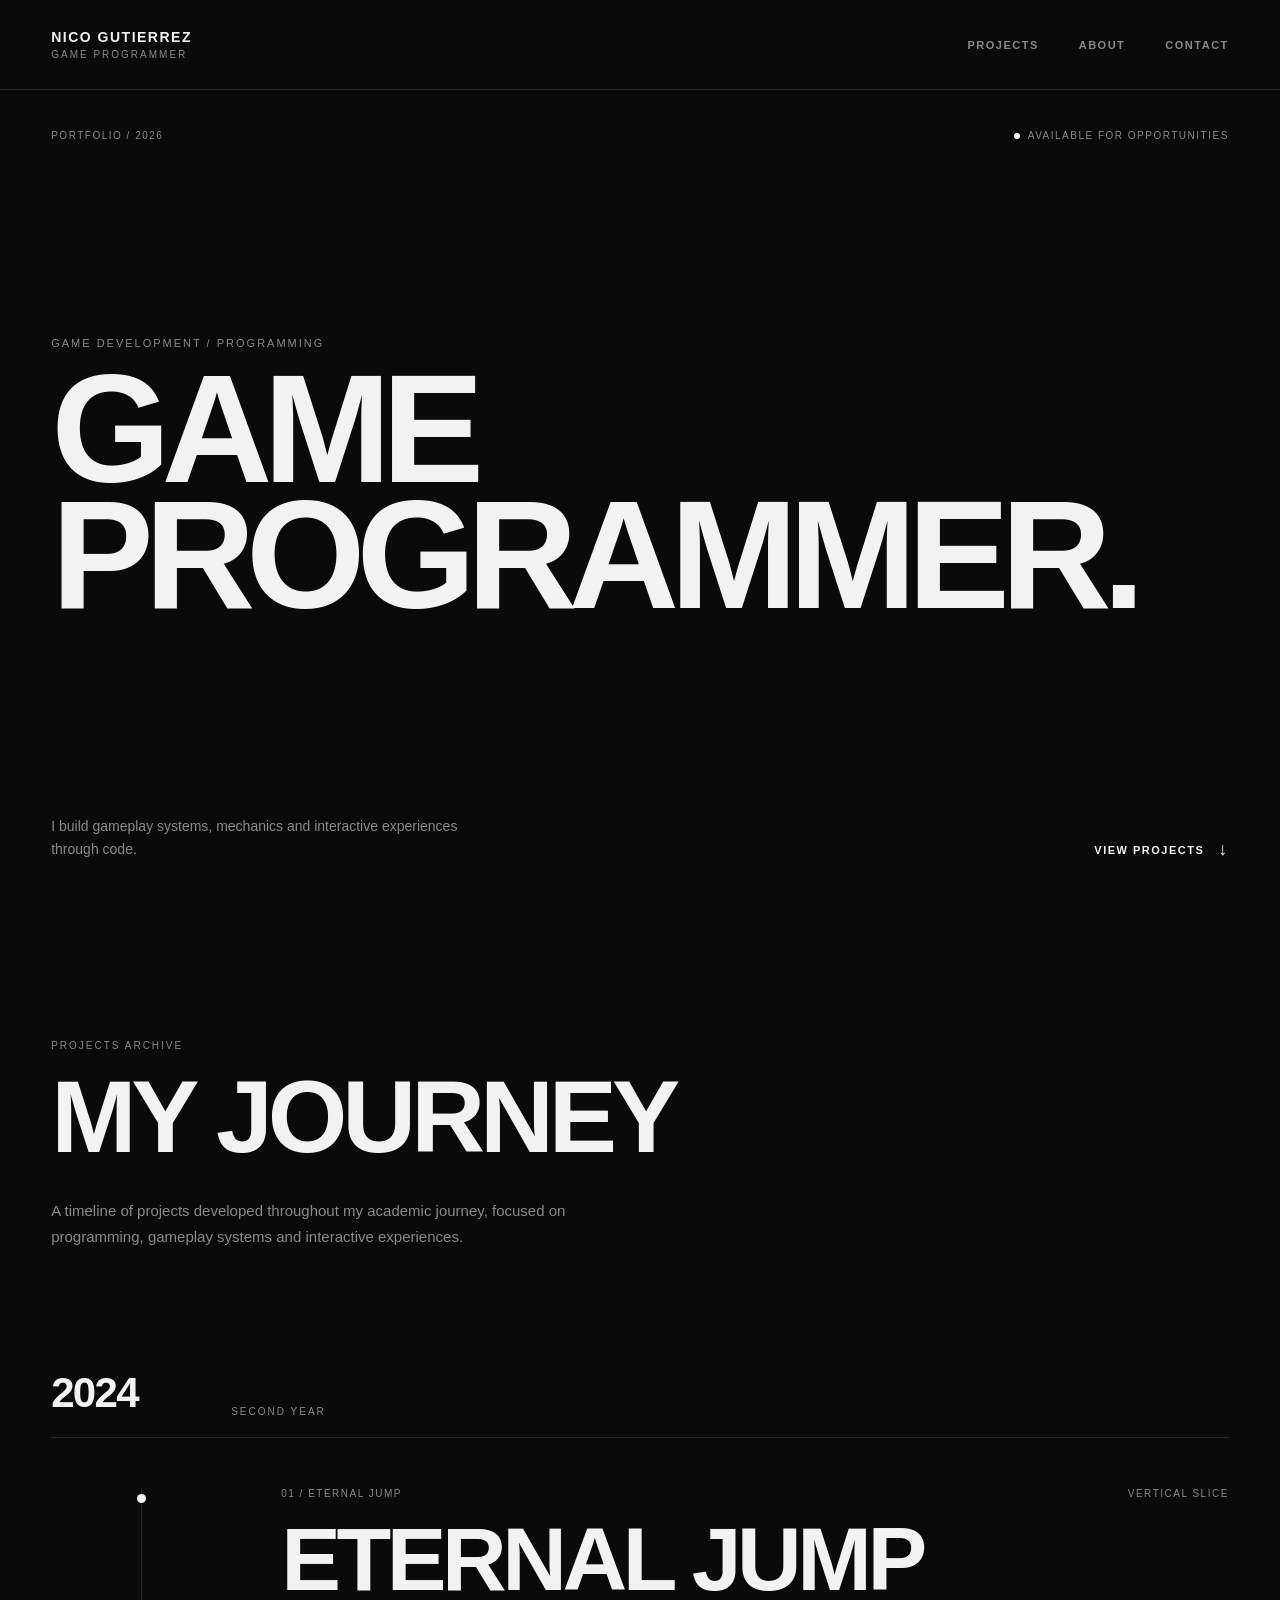
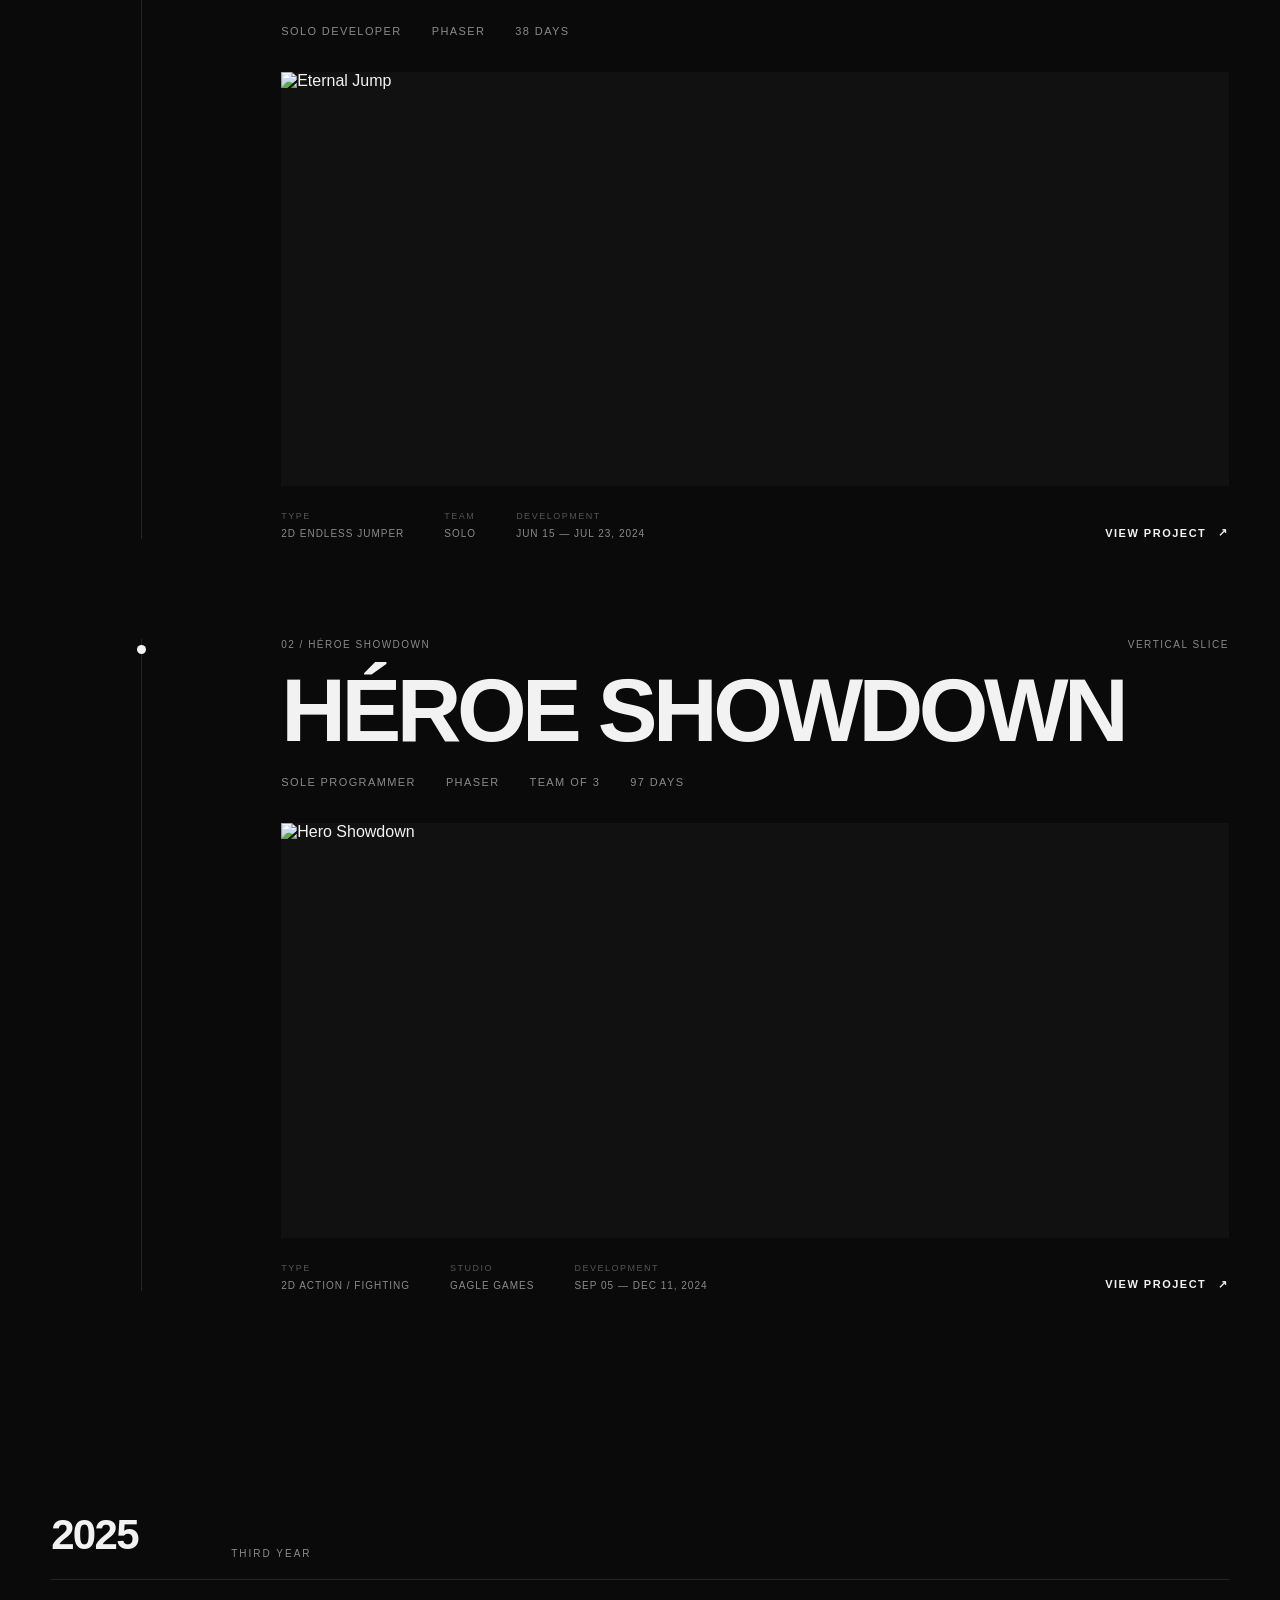
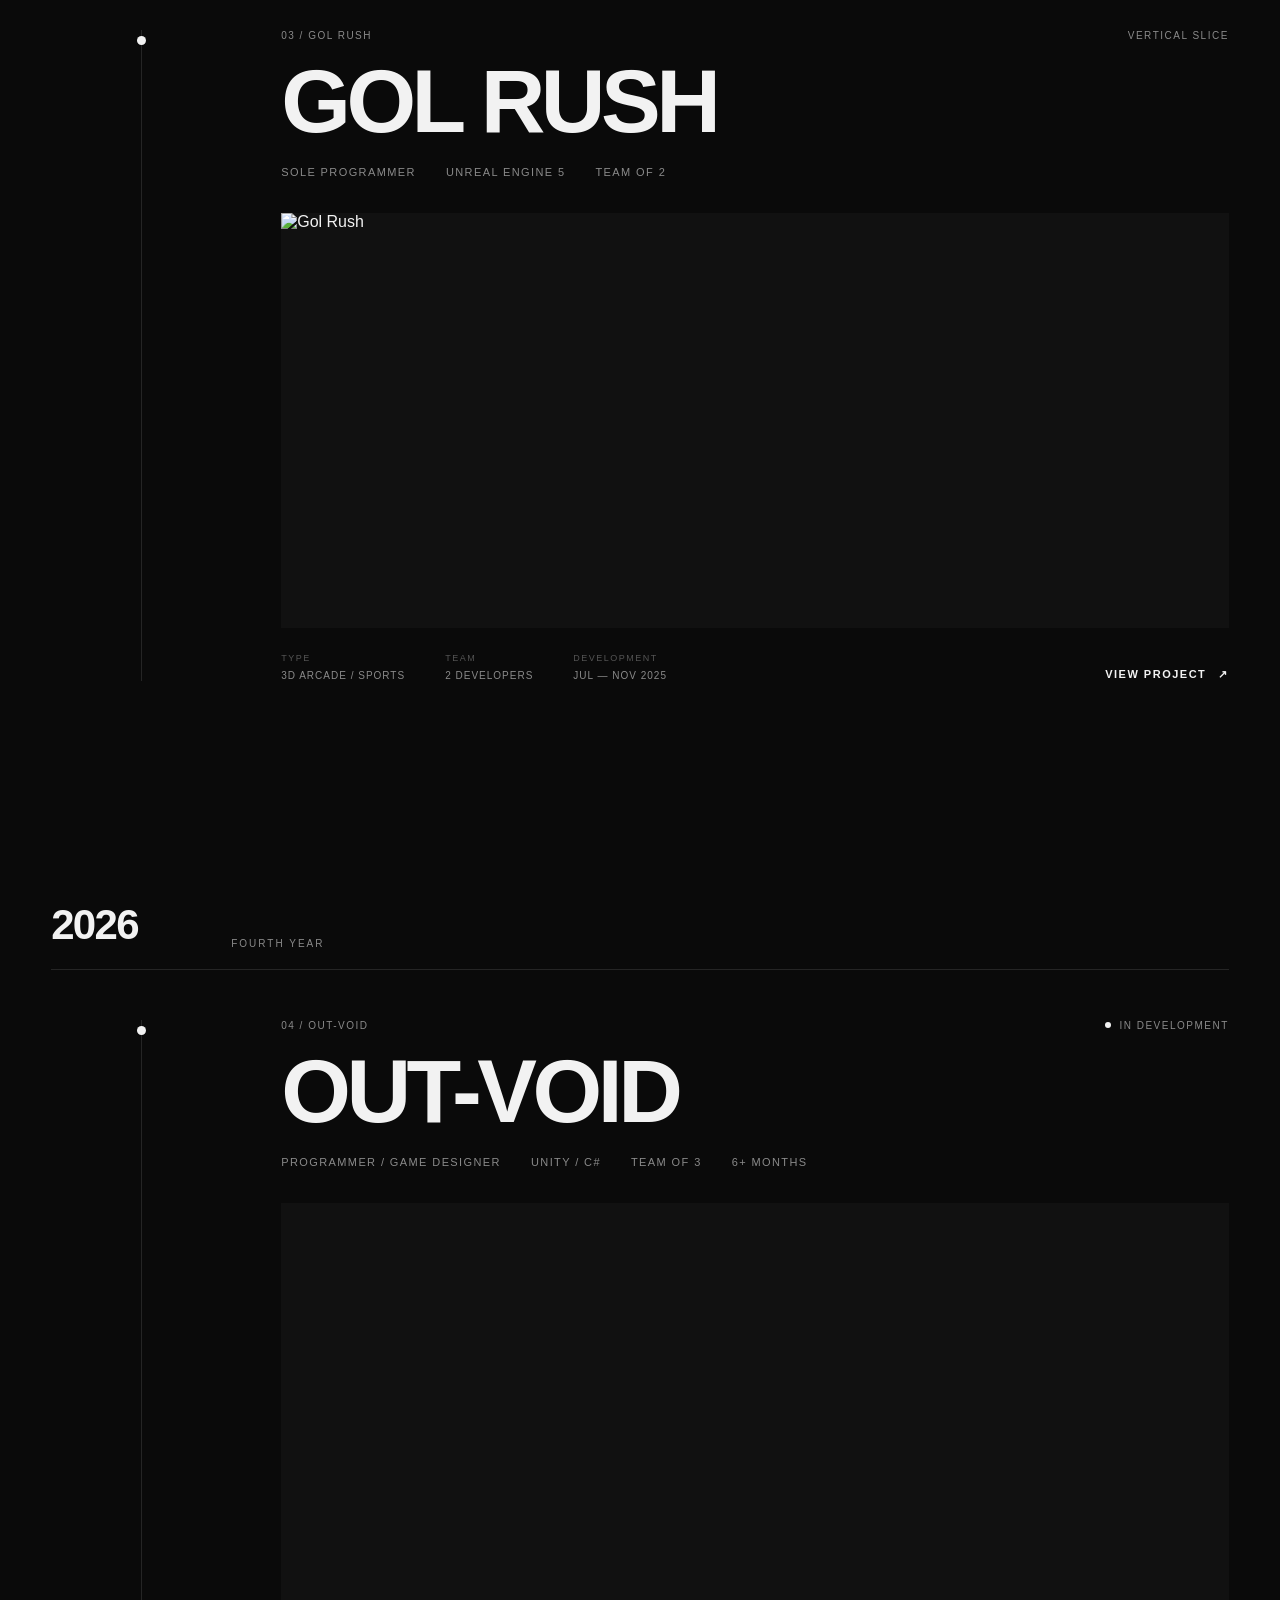
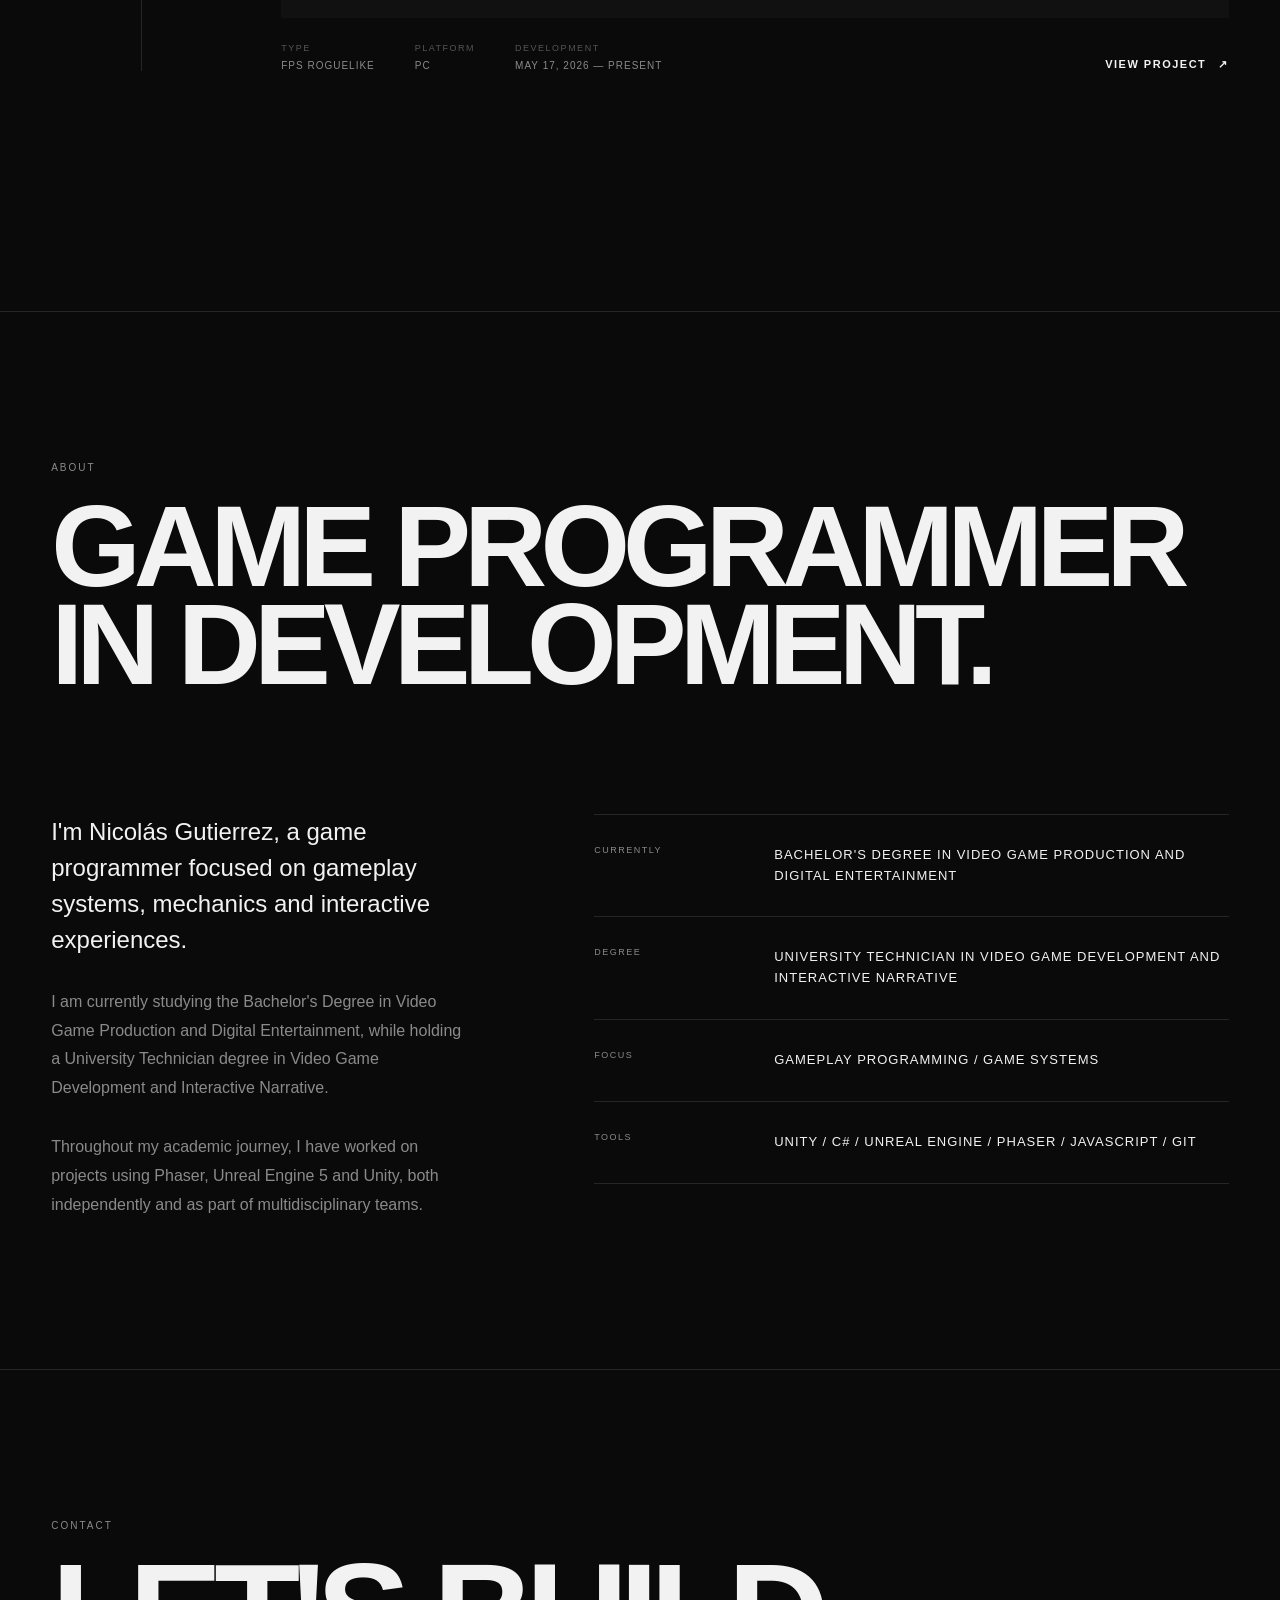
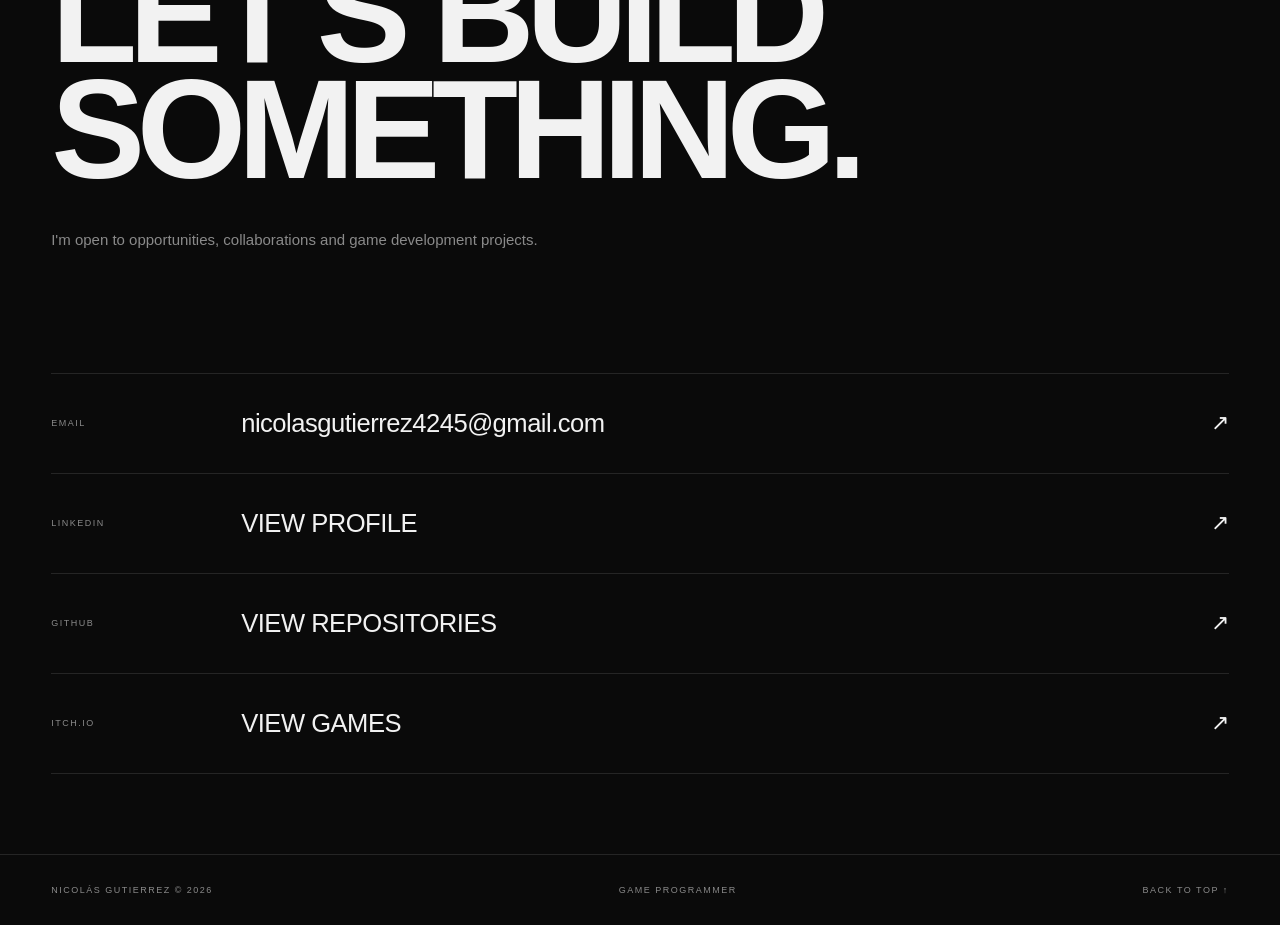
==== index.html @ d1d68da2 "Avances de diseño del portfolio" ====
<!DOCTYPE html>
<html lang="en">
<head>
    <meta charset="UTF-8">
    <meta 
        name="viewport" 
        content="width=device-width, 
        initial-scale=1.0"
    >

    <meta
        name="description"
        content="Portfolio of Nico Gutierrez, Game Programmer and Video Game Developer"
    >
    <title>Nico Gutierrez - Game Programmer</title>

    <link rel="stylesheet" href="style.css">
</head>

<body>
    <header class="header">
        <a href="#hero" class="header__brand">
            <span class="header__name">NICO GUTIERREZ</span>
            <span class="header__role">GAME PROGRAMMER</span>
        </a>

        <nav class="header__nav">
            <a href="#projects">PROJECTS</a>
            <a href="#about">ABOUT</a>
            <a href="#contact">CONTACT</a>
        </nav>
    
    </header>

    <main>
        <section id="hero" class="hero">

            <div class="hero__top">
                <span>PORTFOLIO / 2026</span>

                <div class="hero__status">
                    <span class="hero__status-dot"></span>
                    AVAILABLE FOR OPPORTUNITIES
                </div>
            </div>

            <div class="hero__main">

                <p class="hero__intro">
                    GAME DEVELOPMENT / PROGRAMMING
                </p>

                <h1 class="hero__title">
                    <span>GAME</span>
                    <span>PROGRAMMER.</span>
                </h1>

            </div>

            <div class="hero__bottom">

                <p class="hero__description">
                    I build gameplay systems, mechanics and interactive experiences
                    through code.
                </p>

                <a href="#projects" class="hero__scroll">
                    <span>VIEW PROJECTS</span>
                    <span class="hero__arrow">↓</span>
                </a>

            </div>

        </section>

        <section id="projects" class="projects">

            <div class="projects__header">
                <span>PROJECTS ARCHIVE</span>

                <h2>MY JOURNEY</h2>

                <p>
                    A timeline of projects developed throughout my academic journey,
                    focused on programming, gameplay systems and interactive experiences.
                </p>
            </div>

            <div class="timeline">

                <!-- YEAR 2024 -->
                <div class="timeline__year">
                    <span>2024</span>
                    <p>SECOND YEAR</p>
                </div>

                <!-- PROJECT 01 - ETERNAL JUMP -->
                <article class="project">

                    <div class="project__line">
                        <span class="project__dot"></span>
                    </div>

                    <div class="project__content">

                        <div class="project__meta">
                            <span>01 / ETERNAL JUMP</span>
                            <span>VERTICAL SLICE</span>
                        </div>

                        <h3 class="project__title">
                            ETERNAL JUMP
                        </h3>

                        <div class="project__info">
                            <span>SOLO DEVELOPER</span>
                            <span>PHASER</span>
                            <span>38 DAYS</span>
                        </div>

                        <div class="project__preview">
                            <img
                                src="images/eternal-jump.gif"
                                alt="Eternal Jump"
                                loading="lazy"
                            >
                        </div>

                        <div class="project__footer">

                            <div class="project__details">

                                <span>
                                    <strong>TYPE</strong>
                                    2D ENDLESS JUMPER
                                </span>

                                <span>
                                    <strong>TEAM</strong>
                                    SOLO
                                </span>

                                <span>
                                    <strong>DEVELOPMENT</strong>
                                    JUN 15 — JUL 23, 2024
                                </span>

                            </div>

                            <a href="projects/eternal-jump.html" class="project__link">
                                VIEW PROJECT
                                <span>↗</span>
                            </a>

                        </div>

                    </div>

                </article>


                <!-- PROJECT 02 - HEROE SHOWDOWN -->
                <article class="project">

                    <div class="project__line">
                        <span class="project__dot"></span>
                    </div>

                    <div class="project__content">

                        <div class="project__meta">
                            <span>02 / HÉROE SHOWDOWN</span>
                            <span>VERTICAL SLICE</span>
                        </div>

                        <h3 class="project__title">
                            HÉROE SHOWDOWN
                        </h3>

                        <div class="project__info">
                            <span>SOLE PROGRAMMER</span>
                            <span>PHASER</span>
                            <span>TEAM OF 3</span>
                            <span>97 DAYS</span>
                        </div>

                        <div class="project__preview">
                            <img
                                src="images/hero-showdown.gif"
                                alt="Hero Showdown"
                                loading="lazy"
                            >
                        </div>

                        <div class="project__footer">

                            <div class="project__details">

                                <span>
                                    <strong>TYPE</strong>
                                    2D ACTION / FIGHTING
                                </span>

                                <span>
                                    <strong>STUDIO</strong>
                                    GAGLE GAMES
                                </span>

                                <span>
                                    <strong>DEVELOPMENT</strong>
                                    SEP 05 — DEC 11, 2024
                                </span>

                            </div>

                            <a href="projects/heroe-showdown.html" class="project__link">
                                VIEW PROJECT
                                <span>↗</span>
                            </a>

                        </div>

                    </div>

                </article>


                <!-- YEAR 2025 -->
                <div class="timeline__year">
                    <span>2025</span>
                    <p>THIRD YEAR</p>
                </div>


                <!-- PROJECT 03 - GOL RUSH -->
                <article class="project">

                    <div class="project__line">
                        <span class="project__dot"></span>
                    </div>

                    <div class="project__content">

                        <div class="project__meta">
                            <span>03 / GOL RUSH</span>
                            <span>VERTICAL SLICE</span>
                        </div>

                        <h3 class="project__title">
                            GOL RUSH
                        </h3>

                        <div class="project__info">
                            <span>SOLE PROGRAMMER</span>
                            <span>UNREAL ENGINE 5</span>
                            <span>TEAM OF 2</span>
                        </div>

                        <div class="project__preview">
                            <img
                                src="images/gol-rush.gif"
                                alt="Gol Rush"
                                loading="lazy"
                            >
                        </div>

                        <div class="project__footer">

                            <div class="project__details">

                                <span>
                                    <strong>TYPE</strong>
                                    3D ARCADE / SPORTS
                                </span>

                                <span>
                                    <strong>TEAM</strong>
                                    2 DEVELOPERS
                                </span>

                                <span>
                                    <strong>DEVELOPMENT</strong>
                                    JUL — NOV 2025
                                </span>

                            </div>

                            <a href="projects/gol-rush.html" class="project__link">
                                VIEW PROJECT
                                <span>↗</span>
                            </a>

                        </div>

                    </div>

                </article>

                <!-- YEAR 2026 -->
                <div class="timeline__year">
                    <span>2026</span>
                    <p>FOURTH YEAR</p>
                </div>

                <!-- PROJECT 04 - OUT-VOID -->
                <article class="project project--active">

                    <div class="project__line">
                        <span class="project__dot"></span>
                    </div>

                    <div class="project__content">

                        <div class="project__meta">
                            <span>04 / OUT-VOID</span>

                            <span class="project__status">
                                <span class="project__status-dot"></span>
                                IN DEVELOPMENT
                            </span>
                        </div>

                        <h3 class="project__title">
                            OUT-VOID
                        </h3>

                        <div class="project__info">
                            <span>PROGRAMMER / GAME DESIGNER</span>
                            <span>UNITY / C#</span>
                            <span>TEAM OF 3</span>
                            <span id="outvoid-duration">IN DEVELOPMENT</span>
                        </div>

                        <div class="project__preview">

                        </div>

                        <div class="project__footer">

                            <div class="project__details">

                                <span>
                                    <strong>TYPE</strong>
                                    FPS ROGUELIKE
                                </span>

                                <span>
                                    <strong>PLATFORM</strong>
                                    PC
                                </span>

                                <span>
                                    <strong>DEVELOPMENT</strong>
                                    MAY 17, 2026 — PRESENT
                                </span>

                            </div>

                            <a href="projects/out-void.html" class="project__link">
                                VIEW PROJECT
                                <span>↗</span>
                            </a>

                        </div>

                    </div>

                </article>
            </div>

        </section>

        <section id="about" class="about">

            <div class="about__header">

                <span>ABOUT</span>

                <h2>
                    GAME PROGRAMMER
                    <br>
                    IN DEVELOPMENT.
                </h2>

            </div>


            <div class="about__content">

                <div class="about__intro">

                    <p>
                        I'm Nicolás Gutierrez, a game programmer focused on
                        gameplay systems, mechanics and interactive experiences.
                    </p>

                    <p>
                        I am currently studying the Bachelor's Degree in
                        Video Game Production and Digital Entertainment,
                        while holding a University Technician degree in
                        Video Game Development and Interactive Narrative.
                    </p>

                    <p>
                        Throughout my academic journey, I have worked on
                        projects using Phaser, Unreal Engine 5 and Unity,
                        both independently and as part of multidisciplinary teams.
                    </p>

                </div>


                <div class="about__details">

                    <div class="about__detail">
                        <span>CURRENTLY</span>
                        <strong>
                            BACHELOR'S DEGREE IN VIDEO GAME PRODUCTION
                            AND DIGITAL ENTERTAINMENT
                        </strong>
                    </div>

                    <div class="about__detail">
                        <span>DEGREE</span>
                        <strong>
                            UNIVERSITY TECHNICIAN IN VIDEO GAME DEVELOPMENT
                            AND INTERACTIVE NARRATIVE
                        </strong>
                    </div>

                    <div class="about__detail">
                        <span>FOCUS</span>
                        <strong>
                            GAMEPLAY PROGRAMMING / GAME SYSTEMS
                        </strong>
                    </div>

                    <div class="about__detail">
                        <span>TOOLS</span>
                        <strong>
                            UNITY / C# / UNREAL ENGINE / PHASER / JAVASCRIPT / GIT
                        </strong>
                    </div>

                </div>

            </div>

        </section>

        <section id="contact" class="contact">

            <div class="contact__top">

                <span>CONTACT</span>

                <h2>
                    LET'S BUILD
                    SOMETHING.
                </h2>

                <p>
                    I'm open to opportunities, collaborations and game development projects.
                </p>

            </div>


            <div class="contact__links">

                <a
                    href="mailto:TU_EMAIL"
                    class="contact__link"
                >
                    <span>EMAIL</span>

                    <strong>
                        nicolasgutierrez4245@gmail.com
                    </strong>

                    <span class="contact__arrow">↗</span>
                </a>


                <a
                    href="https://www.linkedin.com/in/nico-gutierrez-7bb8113b3/"
                    class="contact__link"
                    target="_blank"
                    rel="noopener noreferrer"
                >
                    <span>LINKEDIN</span>

                    <strong>
                        VIEW PROFILE
                    </strong>

                    <span class="contact__arrow">↗</span>
                </a>


                <a
                    href="https://github.com/NicoGutierrez01"
                    class="contact__link"
                    target="_blank"
                    rel="noopener noreferrer"
                >
                    <span>GITHUB</span>

                    <strong>
                        VIEW REPOSITORIES
                    </strong>

                    <span class="contact__arrow">↗</span>
                </a>


                <a
                    href="https://nicogutierrez.itch.io/"
                    class="contact__link"
                    target="_blank"
                    rel="noopener noreferrer"
                >
                    <span>ITCH.IO</span>

                    <strong>
                        VIEW GAMES
                    </strong>

                    <span class="contact__arrow">↗</span>
                </a>

            </div>

        </section>

    </main>

    <footer class="footer">

        <span>
            NICOLÁS GUTIERREZ © 2026
        </span>

        <span>
            GAME PROGRAMMER
        </span>

        <a href="#hero">
            BACK TO TOP ↑
        </a>

    </footer>

    <script src="script.js"></script>
    
</body>
</html>
---- style.css ----
* {
    margin: 0;
    padding: 0;
    box-sizing: border-box;
}

html { 
    scroll-behavior: smooth;
}

img,
video {
    display: block;
    max-width: 100%;
}

a {
    color: inherit;
    text-decoration: none;
}

button,
input,
textarea {
    font: inherit;
}

:root {
    --color-bg: #0a0a0a;
    --color-text: #f2f2f2;
    --color-muted: #8a8a8a;
    --color-line: #252525;
}

/* BODY */

body {
    min-height: 100vh;

    background-color: var(--color-bg);
    color: var(--color-text);

    font-family: Arial, Helvetica, sans-serif;
}


/* HEADER */

.header {
    position: fixed;
    top: 0;
    left: 0;

    width: 100%;
    height: 90px;

    display: flex;
    justify-content: space-between;
    align-items: center;

    padding: 0 4vw;

    background-color: rgba(10, 10, 10, 0.9);

    border-bottom: 1px solid var(--color-line);

    z-index: 1000;
}


/* BRAND */

.header__brand {
    display: flex;
    flex-direction: column;

    gap: 4px;
}

.header__name {
    font-size: 14px;
    font-weight: 700;

    letter-spacing: 1.5px;
}

.header__role {
    font-size: 10px;

    color: var(--color-muted);

    letter-spacing: 2px;
}


/* NAVIGATION */

.header__nav {
    display: flex;
    align-items: center;

    gap: 40px;
}

.header__nav a {
    position: relative;

    font-size: 11px;
    font-weight: 600;

    letter-spacing: 1.5px;

    color: var(--color-muted);

    transition:
        color 0.25s ease;
}

.header__nav a:hover {
    color: var(--color-text);
}

.header__nav a::after {
    content: "";

    position: absolute;

    left: 0;
    bottom: -8px;

    width: 0;
    height: 1px;

    background-color: var(--color-text);

    transition: width 0.25s ease;
}

.header__nav a:hover::after {
    width: 100%;
}

/* HERO */

.hero {
    min-height: 100vh;

    display: flex;
    flex-direction: column;
    justify-content: space-between;

    padding: 130px 4vw 40px;
}


/* HERO TOP */

.hero__top {
    display: flex;
    justify-content: space-between;
    align-items: center;

    font-size: 10px;
    letter-spacing: 1.5px;

    color: var(--color-muted);
}

.hero__status {
    display: flex;
    align-items: center;

    gap: 8px;
}

.hero__status-dot {
    width: 6px;
    height: 6px;

    border-radius: 50%;

    background-color: #ffffff;
}


/* HERO MAIN */

.hero__main {
    display: flex;
    flex-direction: column;

    gap: 18px;
}

.hero__intro {
    font-size: 11px;

    letter-spacing: 2px;

    color: var(--color-muted);
}

.hero__title {
    display: flex;
    flex-direction: column;

    font-size: clamp(70px, 12vw, 180px);

    font-weight: 700;

    line-height: 0.82;

    letter-spacing: -0.06em;
}

.hero__title span {
    display: block;
}


/* HERO BOTTOM */

.hero__bottom {
    display: flex;
    justify-content: space-between;
    align-items: flex-end;

    gap: 40px;
}

.hero__description {
    max-width: 420px;

    font-size: 14px;
    line-height: 1.6;

    color: var(--color-muted);
}

.hero__scroll {
    display: flex;
    align-items: center;

    gap: 14px;

    font-size: 11px;
    font-weight: 600;

    letter-spacing: 1.5px;
}

.hero__arrow {
    font-size: 18px;

    transition: transform 0.25s ease;
}

.hero__scroll:hover .hero__arrow {
    transform: translateY(5px);
}

/* PROJECTS */

.projects {
    padding: 140px 4vw;
}

.projects__header {
    max-width: 800px;

    margin-bottom: 120px;
}

.projects__header > span {
    display: block;

    margin-bottom: 20px;

    font-size: 10px;

    letter-spacing: 2px;

    color: var(--color-muted);
}

.projects__header h2 {
    font-size: clamp(50px, 8vw, 120px);

    line-height: 0.9;

    letter-spacing: -0.05em;

    margin-bottom: 35px;
}

.projects__header p {
    max-width: 560px;

    font-size: 15px;

    line-height: 1.7;

    color: var(--color-muted);
}


/* TIMELINE */

.timeline {
    position: relative;

    max-width: 1500px;

    margin: 0 auto;
}


/* YEAR */

.timeline__year {
    display: grid;

    grid-template-columns: 180px 1fr;

    align-items: end;

    margin: 120px 0 50px;

    padding-bottom: 20px;

    border-bottom: 1px solid var(--color-line);
}

.timeline__year:first-child {
    margin-top: 0;
}

.timeline__year span {
    font-size: 42px;

    font-weight: 700;

    letter-spacing: -0.04em;
}

.timeline__year p {
    font-size: 10px;

    letter-spacing: 2px;

    color: var(--color-muted);
}


/* PROJECT */

.project {
    position: relative;

    display: grid;

    grid-template-columns: 180px 1fr;

    padding-bottom: 100px;
}


/* LINE */

.project__line {
    position: relative;

    display: flex;

    justify-content: center;
}

.project__line::after {
    content: "";

    position: absolute;

    top: 0;

    width: 1px;
    height: 100%;

    background-color: var(--color-line);
}

.project__dot {
    position: relative;

    z-index: 2;

    width: 9px;
    height: 9px;

    margin-top: 6px;

    border-radius: 50%;

    background-color: var(--color-text);
}


/* CONTENT */

.project__content {
    padding-left: 50px;
}

.project__meta {
    display: flex;

    justify-content: space-between;

    align-items: center;

    margin-bottom: 20px;

    font-size: 10px;

    letter-spacing: 1.5px;

    color: var(--color-muted);
}

.project__title {
    font-size: clamp(45px, 7vw, 110px);

    line-height: 0.9;

    letter-spacing: -0.05em;

    margin-bottom: 25px;
}

.project__info {
    display: flex;

    gap: 30px;

    margin-bottom: 35px;

    font-size: 11px;

    letter-spacing: 1.4px;

    color: var(--color-muted);
}


/* PREVIEW */

.project__preview {
    position: relative;

    overflow: hidden;

    width: 100%;

    aspect-ratio: 16 / 7;

    margin-bottom: 25px;

    background-color: #111111;
}

.project__placeholder {
    width: 100%;
    height: 100%;

    display: flex;

    align-items: center;
    justify-content: center;

    font-size: 11px;

    letter-spacing: 2px;

    color: #444444;

    transition:
        transform 0.5s ease,
        background-color 0.5s ease;
}

.project:hover .project__placeholder {
    transform: scale(1.02);

    background-color: #151515;
}

.project__preview img {
    width: 100%;
    height: 100%;

    object-fit: cover;

    transition: transform 0.6s ease;
}

.project:hover .project__preview img {
    transform: scale(1.025);
}

/* PROJECT LINK */

.project__link {
    display: inline-flex;

    align-items: center;

    gap: 12px;

    font-size: 11px;

    font-weight: 600;

    letter-spacing: 1.5px;
}

.project__link span {
    transition: transform 0.25s ease;
}

.project__link:hover span {
    transform: translate(4px, -4px);
}

/* PROJECT FOOTER */

.project__footer {
    display: flex;

    justify-content: space-between;
    align-items: flex-end;

    gap: 40px;
}

.project__details {
    display: flex;

    gap: 40px;
}

.project__details span {
    display: flex;
    flex-direction: column;

    gap: 7px;

    font-size: 10px;

    letter-spacing: 1px;

    color: var(--color-muted);
}

.project__details strong {
    font-size: 9px;

    font-weight: 500;

    letter-spacing: 1.5px;

    color: #555555;
}


/* ACTIVE PROJECT */

.project__status {
    display: flex;

    align-items: center;

    gap: 8px;
}

.project__status-dot {
    width: 6px;
    height: 6px;

    border-radius: 50%;

    background-color: var(--color-text);

    animation: project-status 1.8s infinite;
}

@keyframes project-status {

    0%,
    100% {
        opacity: 1;
    }

    50% {
        opacity: 0.3;
    }

}

/* =========================================================
   PROJECT PAGE
========================================================= */

.project-page {
    padding-top: 90px;
}


/* PROJECT HERO */

.project-hero {
    min-height: 85vh;

    display: flex;
    flex-direction: column;
    justify-content: space-between;

    padding: 50px 4vw 60px;

    border-bottom: 1px solid var(--color-line);
}

.project-hero__top {
    display: flex;
    justify-content: space-between;
    align-items: center;

    font-size: 10px;
    letter-spacing: 1.5px;

    color: var(--color-muted);
}

.project-hero__back {
    transition: color 0.25s ease;
}

.project-hero__back:hover {
    color: var(--color-text);
}


/* TITLE */

.project-hero__heading {
    margin: 100px 0;
}

.project-hero__status {
    margin-bottom: 20px;

    font-size: 10px;
    letter-spacing: 2px;

    color: var(--color-muted);
}

.project-hero__heading h1 {
    max-width: 1400px;

    font-size: clamp(70px, 12vw, 190px);

    line-height: 0.8;

    letter-spacing: -0.06em;
}

.project-hero__heading p {
    margin-top: 30px;

    font-size: 12px;

    letter-spacing: 2px;

    color: var(--color-muted);
}


/* PROJECT INFO */

.project-hero__info {
    display: grid;

    grid-template-columns: repeat(5, 1fr);

    gap: 30px;

    padding-top: 30px;

    border-top: 1px solid var(--color-line);
}

.project-hero__info div {
    display: flex;
    flex-direction: column;

    gap: 8px;
}

.project-hero__info span {
    font-size: 9px;

    letter-spacing: 1.5px;

    color: #555555;
}

.project-hero__info strong {
    font-size: 11px;

    font-weight: 500;

    letter-spacing: 1px;
}


/* GAMEPLAY */

.project-media {
    padding: 100px 4vw;
}

.project-media img {
    width: 100%;

    max-height: 850px;

    object-fit: cover;
}


/* CONTENT SECTIONS */

.project-section {
    display: grid;

    grid-template-columns: 250px 1fr;

    gap: 80px;

    padding: 130px 4vw;

    border-top: 1px solid var(--color-line);
}

.project-section__label {
    display: flex;

    gap: 20px;

    font-size: 9px;

    letter-spacing: 1.5px;

    color: var(--color-muted);
}

.project-section__content {
    max-width: 1000px;
}

.project-section__content h2 {
    max-width: 900px;

    margin-bottom: 50px;

    font-size: clamp(45px, 7vw, 110px);

    line-height: 0.9;

    letter-spacing: -0.05em;
}

.project-section__content > p {
    max-width: 700px;

    font-size: 16px;

    line-height: 1.8;

    color: var(--color-muted);
}


/* ROLE */

.project-role-grid {
    display: grid;

    grid-template-columns: repeat(2, 1fr);

    gap: 1px;

    margin-top: 70px;

    background-color: var(--color-line);
}

.project-role-card {
    min-height: 200px;

    padding: 30px;

    background-color: var(--color-bg);
}

.project-role-card span {
    display: block;

    margin-bottom: 40px;

    font-size: 10px;

    letter-spacing: 1.5px;
}

.project-role-card p {
    max-width: 350px;

    font-size: 14px;

    line-height: 1.7;

    color: var(--color-muted);
}


/* DEVELOPMENT INFO */

.project-development {
    display: grid;

    grid-template-columns: repeat(2, 1fr);

    gap: 1px;

    background-color: var(--color-line);
}

.project-development div {
    min-height: 150px;

    display: flex;
    flex-direction: column;
    justify-content: space-between;

    padding: 30px;

    background-color: var(--color-bg);
}

.project-development span {
    font-size: 9px;

    letter-spacing: 1.5px;

    color: var(--color-muted);
}

.project-development strong {
    font-size: 18px;

    font-weight: 500;
}


/* PLAY */

.project-play {
    min-height: 70vh;

    display: flex;
    flex-direction: column;
    justify-content: center;
    align-items: flex-start;

    padding: 120px 4vw;

    border-top: 1px solid var(--color-line);
}

.project-play > span:first-child {
    margin-bottom: 25px;

    font-size: 10px;

    letter-spacing: 2px;

    color: var(--color-muted);
}

.project-play h2 {
    max-width: 1000px;

    margin-bottom: 60px;

    font-size: clamp(60px, 10vw, 150px);

    line-height: 0.85;

    letter-spacing: -0.06em;
}

.project-play__button {
    display: inline-flex;

    padding: 18px 25px;

    border: 1px solid var(--color-text);

    font-size: 10px;

    letter-spacing: 1.5px;
}

.project-play__button--disabled {
    color: var(--color-muted);

    border-color: var(--color-line);

    cursor: default;
}


/* NEXT PROJECT */

.project-next {
    padding: 80px 4vw;

    border-top: 1px solid var(--color-line);
}

.project-next > span {
    display: block;

    margin-bottom: 30px;

    font-size: 9px;

    letter-spacing: 2px;

    color: var(--color-muted);
}

.project-next a {
    display: flex;

    justify-content: space-between;
    align-items: center;
}

.project-next strong {
    font-size: clamp(35px, 6vw, 90px);

    font-weight: 600;

    letter-spacing: -0.04em;
}

.project-next a > span {
    font-size: 40px;

    transition: transform 0.3s ease;
}

.project-next a:hover > span {
    transform: translateX(10px);
}

/* =========================================================
   PROJECT TEAM
========================================================= */

.project-team {
    margin-top: 60px;

    border-top: 1px solid var(--color-line);
}

.project-team__member {
    display: flex;
    justify-content: space-between;
    align-items: center;

    gap: 30px;

    padding: 30px 0;

    border-bottom: 1px solid var(--color-line);
}

.project-team__member span {
    font-size: 14px;

    font-weight: 600;

    letter-spacing: 1px;
}

.project-team__member p {
    font-size: 11px;

    letter-spacing: 1.2px;

    color: var(--color-muted);
}


/* =========================================================
   PROJECT VIDEO
========================================================= */

.project-video {
    width: 100%;

    aspect-ratio: 16 / 9;

    overflow: hidden;

    background-color: #111111;
}

.project-video__placeholder {
    width: 100%;
    height: 100%;

    display: flex;

    align-items: center;
    justify-content: center;

    font-size: 11px;

    letter-spacing: 2px;

    color: #444444;
}

.project-video iframe {
    width: 100%;
    height: 100%;

    border: 0;
}

/* =========================================================
   ACTIVE PROJECT
========================================================= */

.project-hero__status--active {
    display: flex;
    align-items: center;

    gap: 10px;
}


/* OUT-VOID DEVELOPMENT PREVIEW */

.project-coming-soon {
    min-height: 600px;

    display: flex;
    flex-direction: column;
    justify-content: center;

    padding: 6vw;

    border: 1px solid var(--color-line);

    background-color: #0d0d0d;
}

.project-coming-soon > span {
    margin-bottom: 30px;

    font-size: 10px;

    letter-spacing: 2px;

    color: var(--color-muted);
}

.project-coming-soon h2 {
    max-width: 1000px;

    margin-bottom: 40px;

    font-size: clamp(55px, 9vw, 140px);

    line-height: 0.85;

    letter-spacing: -0.06em;
}

.project-coming-soon p {
    max-width: 550px;

    font-size: 15px;

    line-height: 1.7;

    color: var(--color-muted);
}

/* =========================================================
   ABOUT
========================================================= */

.about {
    padding: 150px 4vw;

    border-top: 1px solid var(--color-line);
}


/* HEADER */

.about__header {
    margin-bottom: 120px;
}

.about__header > span {
    display: block;

    margin-bottom: 25px;

    font-size: 10px;

    letter-spacing: 2px;

    color: var(--color-muted);
}

.about__header h2 {
    max-width: 1200px;

    font-size: clamp(55px, 9vw, 140px);

    line-height: 0.85;

    letter-spacing: -0.06em;
}


/* CONTENT */

.about__content {
    display: grid;

    grid-template-columns: minmax(300px, 0.8fr) minmax(500px, 1.2fr);

    gap: 120px;
}


/* INTRO */

.about__intro {
    display: flex;

    flex-direction: column;

    gap: 30px;
}

.about__intro p {
    max-width: 600px;

    font-size: 16px;

    line-height: 1.8;

    color: var(--color-muted);
}

.about__intro p:first-child {
    font-size: 24px;

    line-height: 1.5;

    color: var(--color-text);
}


/* DETAILS */

.about__details {
    border-top: 1px solid var(--color-line);
}

.about__detail {
    display: grid;

    grid-template-columns: 140px 1fr;

    gap: 40px;

    padding: 30px 0;

    border-bottom: 1px solid var(--color-line);
}

.about__detail span {
    font-size: 9px;

    letter-spacing: 1.5px;

    color: var(--color-muted);
}

.about__detail strong {
    max-width: 600px;

    font-size: 13px;

    font-weight: 500;

    line-height: 1.6;

    letter-spacing: 1px;
}

/* =========================================================
   CONTACT
========================================================= */

.contact {
    padding: 150px 4vw 80px;

    border-top: 1px solid var(--color-line);
}


/* TOP */

.contact__top {
    max-width: 1200px;

    margin-bottom: 120px;
}

.contact__top > span {
    display: block;

    margin-bottom: 25px;

    font-size: 10px;

    letter-spacing: 2px;

    color: var(--color-muted);
}

.contact__top h2 {
    max-width: 1200px;

    margin-bottom: 40px;

    font-size: clamp(65px, 11vw, 170px);

    line-height: 0.82;

    letter-spacing: -0.06em;
}

.contact__top p {
    max-width: 500px;

    font-size: 15px;

    line-height: 1.7;

    color: var(--color-muted);
}


/* LINKS */

.contact__links {
    border-top: 1px solid var(--color-line);
}

.contact__link {
    display: grid;

    grid-template-columns: 150px 1fr auto;

    align-items: center;

    gap: 40px;

    padding: 35px 0;

    border-bottom: 1px solid var(--color-line);
}

.contact__link > span:first-child {
    font-size: 9px;

    letter-spacing: 1.5px;

    color: var(--color-muted);
}

.contact__link strong {
    font-size: clamp(18px, 2vw, 30px);

    font-weight: 500;

    letter-spacing: -0.02em;
}

.contact__arrow {
    font-size: 22px;

    transition: transform 0.25s ease;
}

.contact__link:hover .contact__arrow {
    transform: translate(5px, -5px);
}

/* =========================================================
   FOOTER
========================================================= */

.footer {
    display: flex;
    justify-content: space-between;
    align-items: center;

    gap: 30px;

    padding: 30px 4vw;

    border-top: 1px solid var(--color-line);

    font-size: 9px;

    letter-spacing: 1.5px;

    color: var(--color-muted);
}

.footer a {
    transition: color 0.25s ease;
}

.footer a:hover {
    color: var(--color-text);
}

@media (max-width: 768px) {

    .header {
        height: 75px;

        padding: 0 20px;
    }

    .header__nav {
        gap: 18px;
    }

    .header__nav a {
        font-size: 9px;
    }

    .header__role {
        display: none;
    }


    /* HERO */

    .hero {
        padding: 110px 20px 30px;
    }

    .hero__top {
        font-size: 8px;
    }

    .hero__title {
        font-size: clamp(58px, 18vw, 100px);

        line-height: 0.88;
    }

    .hero__bottom {
        flex-direction: column;
        align-items: flex-start;

        gap: 30px;
    }

    .projects {
    padding: 100px 20px;
    }

    .projects__header {
        margin-bottom: 80px;
    }

    .timeline__year {
        grid-template-columns: 80px 1fr;

        margin-top: 90px;
    }

    .timeline__year span {
        font-size: 28px;
    }

    .project {
        grid-template-columns: 40px 1fr;

        padding-bottom: 80px;
    }

    .project__content {
        padding-left: 20px;
    }

    .project__meta {
        gap: 15px;
    }

    .project__title {
        font-size: clamp(42px, 14vw, 80px);
    }

    .project__info {
        flex-direction: column;

        gap: 8px;
    }

    .project__preview {
        aspect-ratio: 16 / 9;
    }

    /* PROJECT PAGE */

    .project-page {
        padding-top: 75px;
    }

    .project-hero {
        min-height: auto;

        padding: 40px 20px;
    }

    .project-hero__heading {
        margin: 100px 0;
    }

    .project-hero__heading h1 {
        font-size: clamp(60px, 18vw, 110px);
    }

    .project-hero__info {
        grid-template-columns: repeat(2, 1fr);

        gap: 30px;
    }

    .project-media {
        padding: 60px 20px;
    }

    .project-section {
        grid-template-columns: 1fr;

        gap: 50px;

        padding: 90px 20px;
    }

    .project-role-grid {
        grid-template-columns: 1fr;
    }

    .project-development {
        grid-template-columns: 1fr;
    }

    .project-play {
        padding: 100px 20px;
    }

    .project-next {
        padding: 60px 20px;
    }

    .project-team__member {
    flex-direction: column;
    align-items: flex-start;

    gap: 10px;
    }

    .project-coming-soon {
    min-height: 450px;

    padding: 40px 25px;
    }

    /* ABOUT */

    .about {
        padding: 100px 20px;
    }

    .about__header {
        margin-bottom: 70px;
    }

    .about__content {
        grid-template-columns: 1fr;

        gap: 70px;
    }

    .about__intro p:first-child {
        font-size: 20px;
    }

    .about__detail {
        grid-template-columns: 1fr;

        gap: 12px;
    }

    /* CONTACT */

    .contact {
        padding: 100px 20px 60px;
    }

    .contact__top {
        margin-bottom: 70px;
    }

    .contact__link {
        grid-template-columns: 1fr auto;

        gap: 10px 20px;

        padding: 25px 0;
    }

    .contact__link > span:first-child {
        grid-column: 1 / -1;
    }

    .contact__link strong {
        font-size: 18px;
    }
    
    .footer {
    flex-direction: column;

    align-items: flex-start;

    padding: 30px 20px;
    }
}
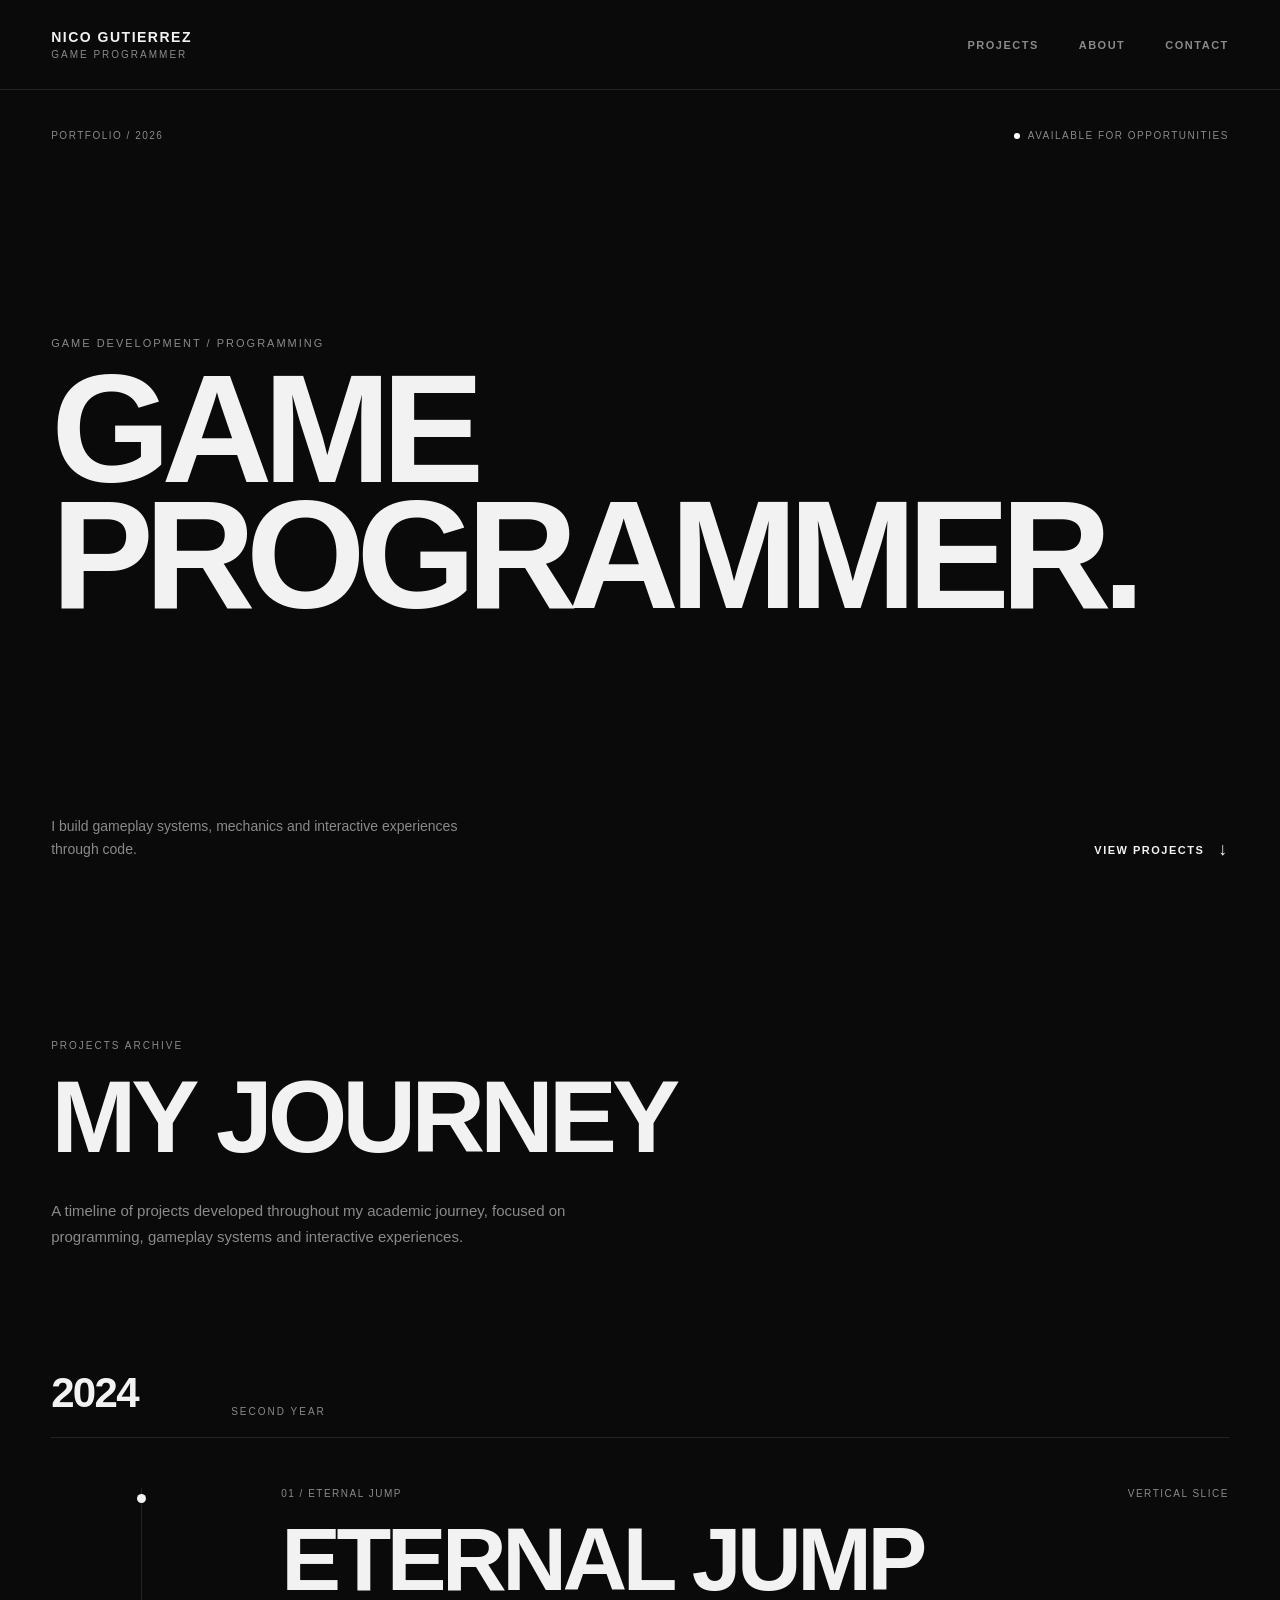
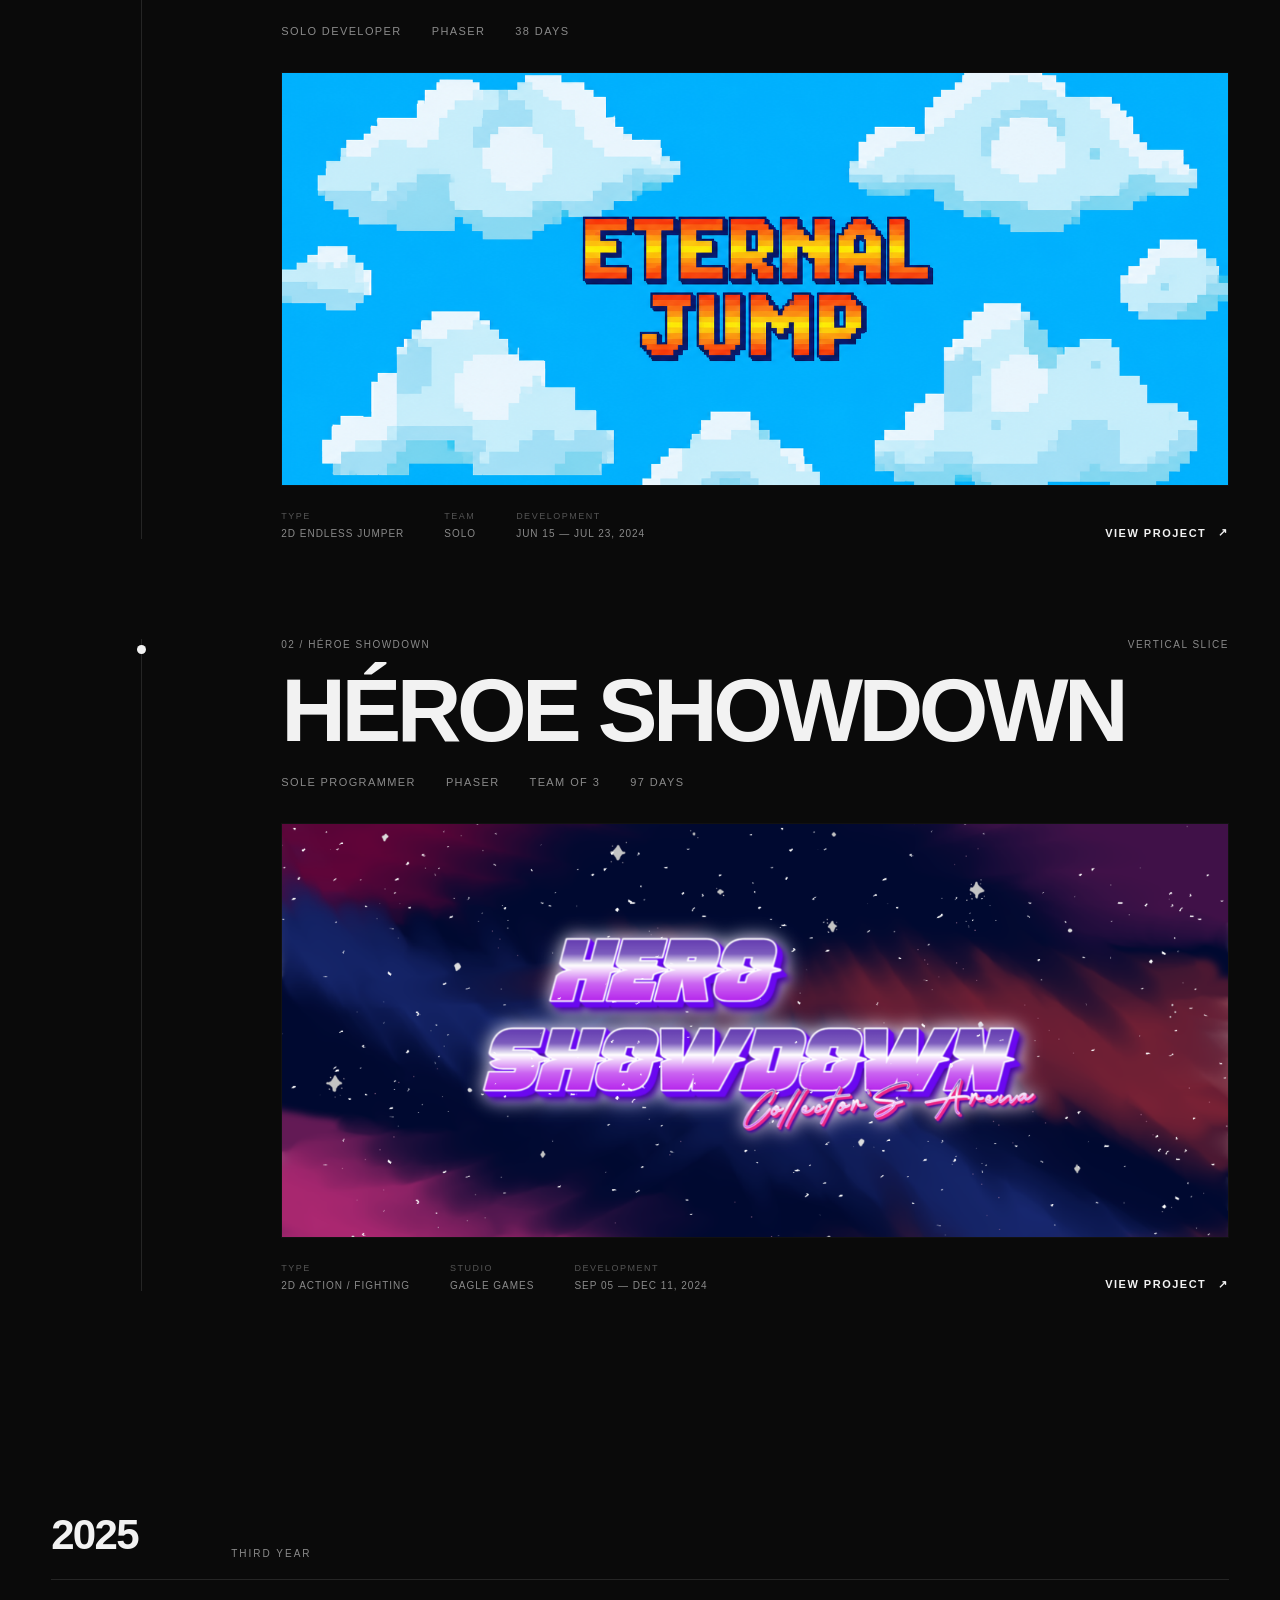
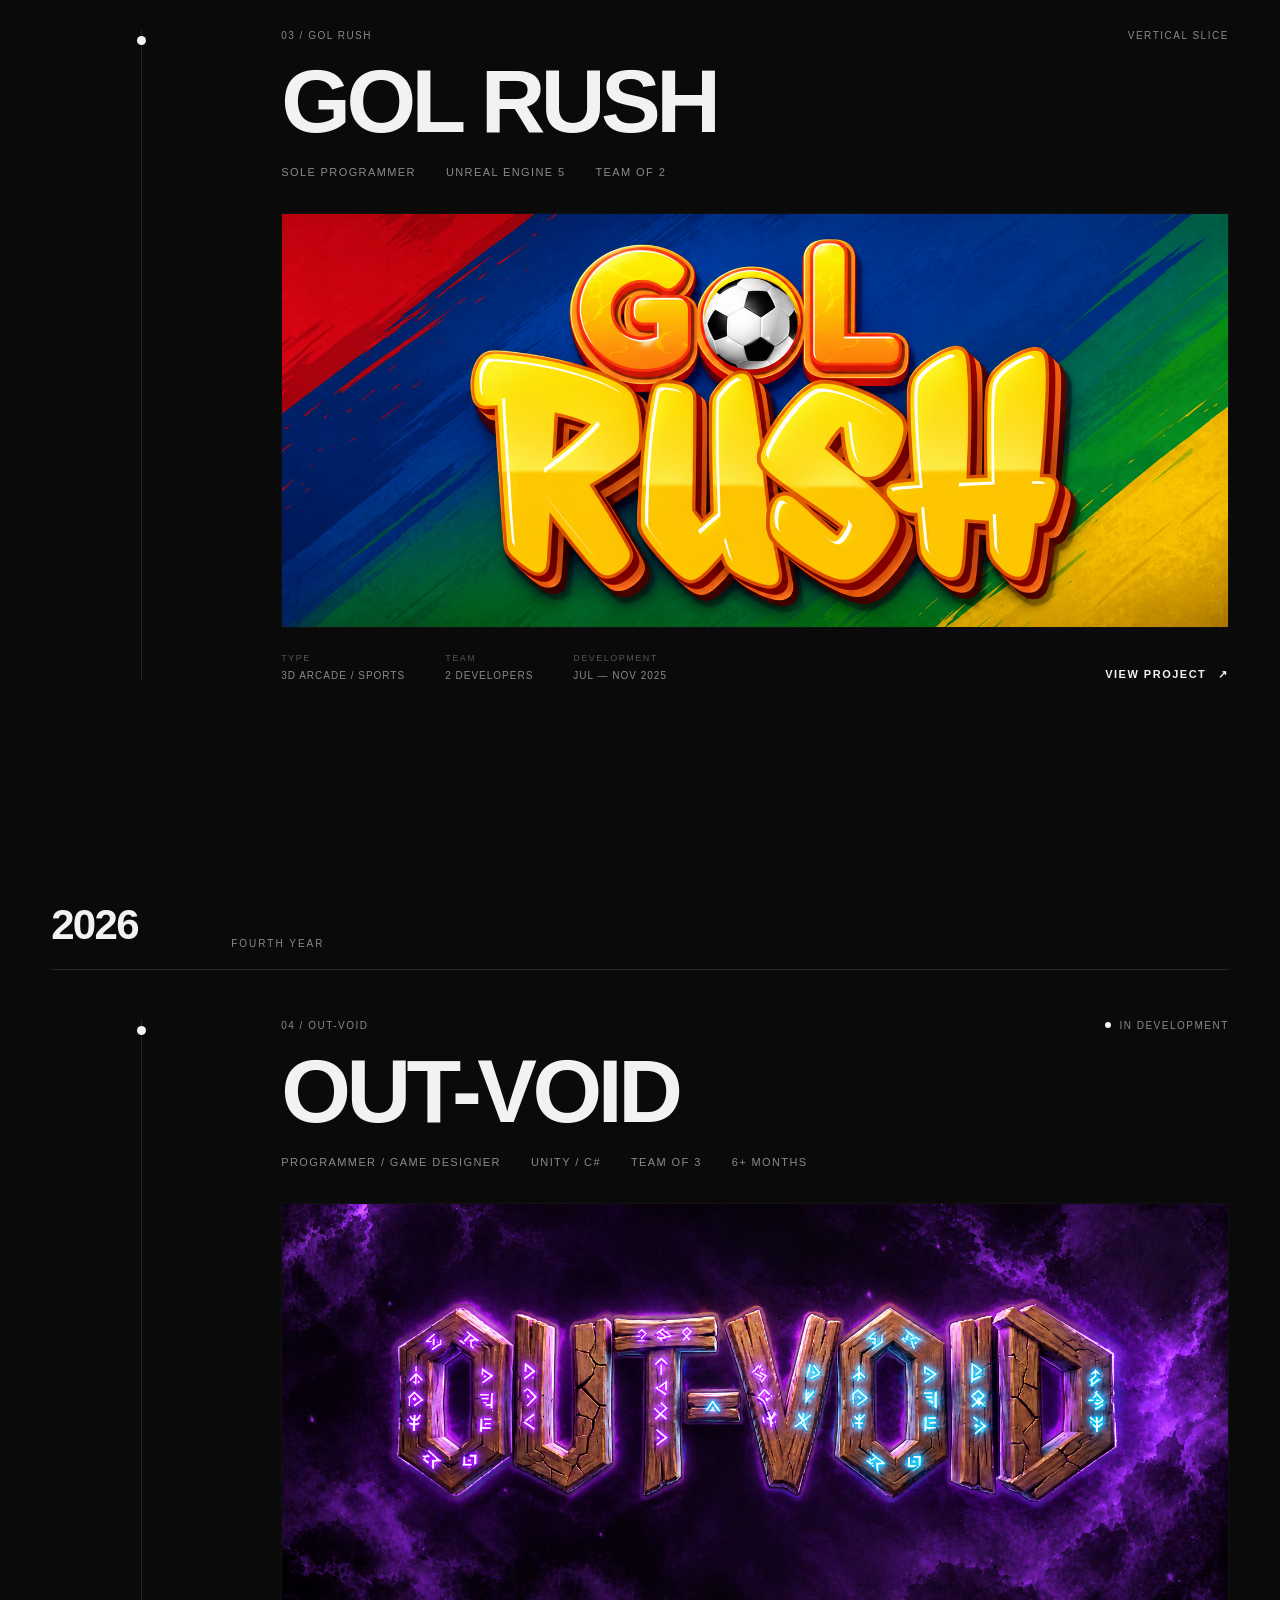
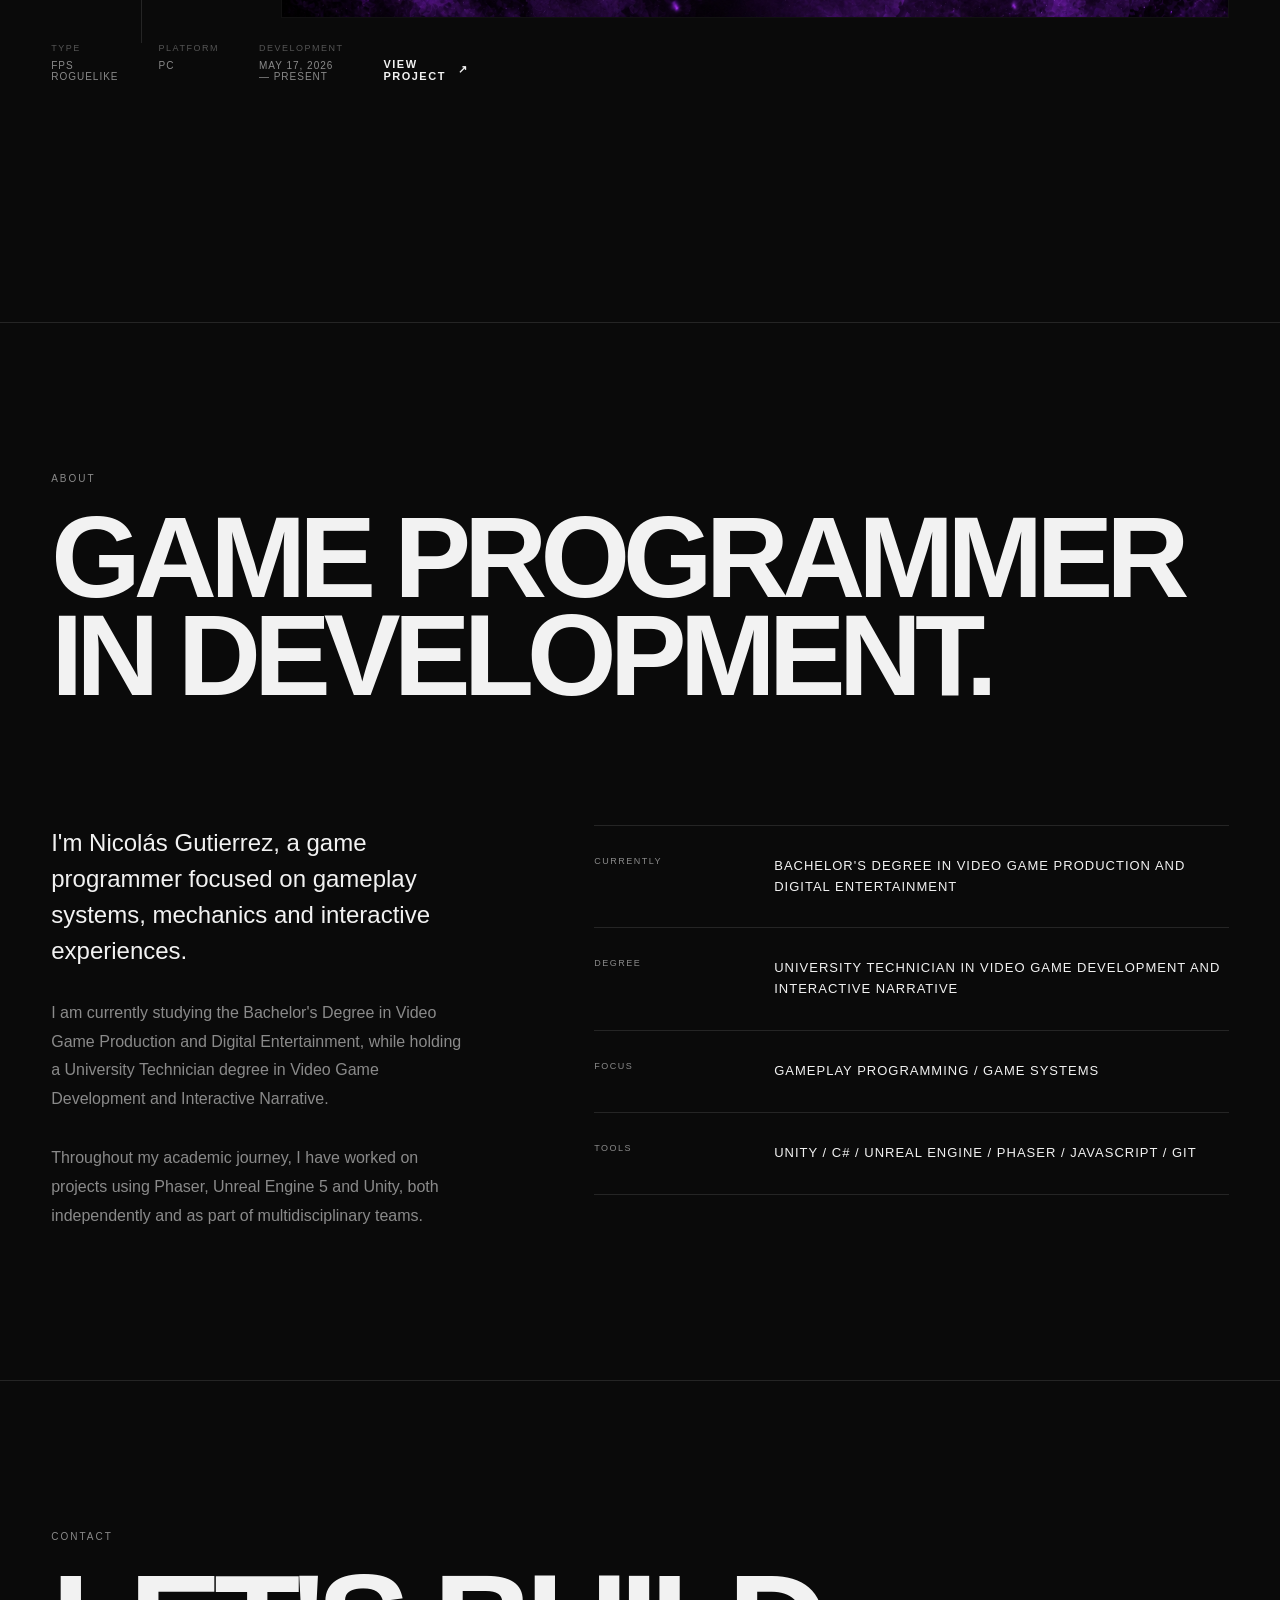
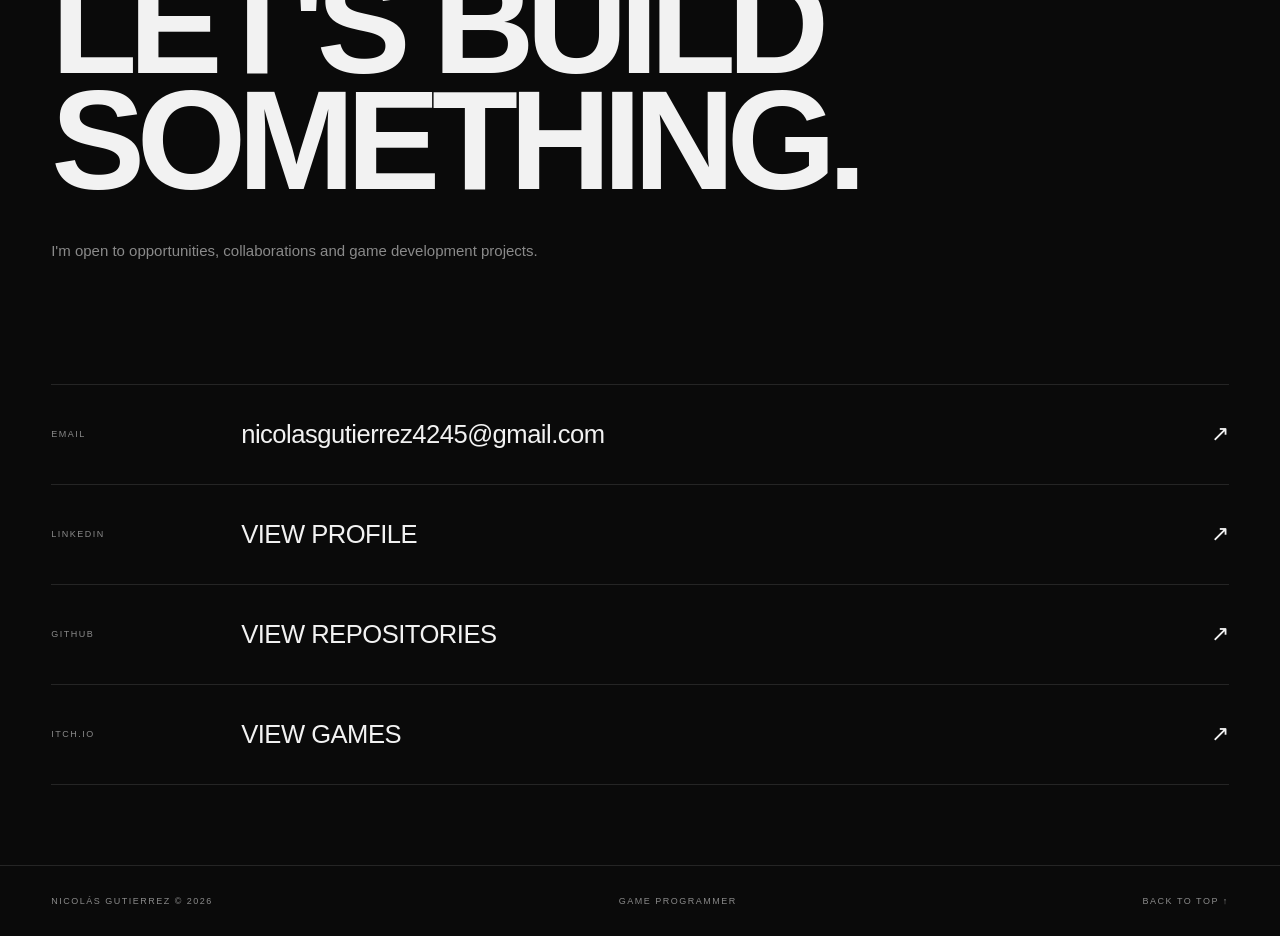
==== commit dc54a4fa: "Portfolio terminado" ====
--- a/index.html
+++ b/index.html
@@ -120,7 +120,7 @@
 
                         <div class="project__preview">
                             <img
-                                src="images/eternal-jump.gif"
+                                src="../assets/images/eternal-jump-logo.png"
                                 alt="Eternal Jump"
                                 loading="lazy"
                             >
@@ -186,7 +186,7 @@
 
                         <div class="project__preview">
                             <img
-                                src="images/hero-showdown.gif"
+                                src="../assets/images/hero-showdown-logo.png"
                                 alt="Hero Showdown"
                                 loading="lazy"
                             >
@@ -258,7 +258,7 @@
 
                         <div class="project__preview">
                             <img
-                                src="images/gol-rush.gif"
+                                src="../assets/images/gol-rush-logo.png"
                                 alt="Gol Rush"
                                 loading="lazy"
                             >
@@ -332,6 +332,12 @@
                         </div>
 
                         <div class="project__preview">
+                            <img
+                                src="../assets/images/out-void-logo.png"
+                                alt="Out-Void"
+                                loading="lazy"
+                            >
+                        </div>
 
                         </div>
 
--- a/style.css
+++ b/style.css
@@ -1111,6 +1111,130 @@
     color: var(--color-muted);
 }
 
+
+/* =========================================================
+   PROJECT SYSTEMS
+========================================================= */
+
+.project-systems {
+    display: grid;
+    grid-template-columns: repeat(2, 1fr);
+
+    gap: 1px;
+
+    margin-top: 60px;
+
+    background-color: var(--color-line);
+}
+
+.project-system {
+    min-height: 220px;
+
+    padding: 35px;
+
+    background-color: var(--color-bg);
+}
+
+.project-system span {
+    display: block;
+
+    margin-bottom: 50px;
+
+    font-size: 10px;
+
+    letter-spacing: 1.5px;
+}
+
+.project-system p {
+    max-width: 420px;
+
+    font-size: 14px;
+
+    line-height: 1.7;
+
+    color: var(--color-muted);
+}
+
+
+/* =========================================================
+   PROJECT GALLERY
+========================================================= */
+
+.project-gallery {
+    padding: 120px 4vw;
+
+    border-top: 1px solid var(--color-line);
+}
+
+.project-gallery__header {
+    margin-bottom: 40px;
+
+    font-size: 10px;
+
+    letter-spacing: 2px;
+
+    color: var(--color-muted);
+}
+
+.project-gallery__grid {
+    display: grid;
+
+    grid-template-columns: repeat(
+        auto-fit,
+        minmax(220px, 320px)
+    );
+
+    justify-content: center;
+    align-items: center;
+    gap: 25px;
+}
+
+.project-gallery__item {
+    width: 100%;
+    overflow: hidden;
+
+    background-color: #111111;
+}
+
+
+.project-gallery__item img {
+    width: 100%;
+    height: auto;
+
+    display: block;
+
+    object-fit: contain;
+
+    transition: transform 0.5s ease;
+}
+
+.project-gallery__item:hover img {
+    transform: scale(1.02);
+}
+
+
+/* WIDE PROJECT GALLERY */
+
+.project-gallery--wide .project-gallery__grid {
+    grid-template-columns: repeat(2, minmax(0, 1fr));
+    max-width: 1400px;
+    margin: 0 auto;
+}
+
+.project-gallery--wide .project-gallery__item {
+    aspect-ratio: 16 / 9;
+}
+
+.project-gallery--wide .project-gallery__item--large {
+    grid-column: 1 / -1;
+}
+
+.project-gallery--wide .project-gallery__item img {
+    width: 100%;
+    height: 100%;
+    object-fit: cover;
+}
+
 /* =========================================================
    ABOUT
 ========================================================= */
@@ -1516,6 +1640,28 @@
     padding: 40px 25px;
     }
 
+
+    /* PROJECT SYSTEMS */
+
+    .project-systems {
+        grid-template-columns: 1fr;
+    }
+
+
+    /* PROJECT GALLERY */
+
+    .project-gallery {
+        padding: 80px 20px;
+    }
+
+    .project-gallery__grid {
+        grid-template-columns: 1fr;
+    }
+
+    .project-gallery__item--large {
+        grid-column: auto;
+    }
+
     /* ABOUT */
 
     .about {
@@ -1576,3 +1722,455 @@
     padding: 30px 20px;
     }
 }
+/* =========================================================
+   PORTFOLIO PERSONALITY / MOTION
+========================================================= */
+
+/* PAGE SELECTION */
+
+::selection {
+    background-color: var(--color-text);
+    color: var(--color-bg);
+}
+
+
+/* SCROLL PROGRESS */
+
+.scroll-progress {
+    position: fixed;
+
+    top: 0;
+    left: 0;
+
+    width: 100%;
+    height: 2px;
+
+    transform: scaleX(0);
+    transform-origin: left center;
+
+    background-color: var(--color-text);
+
+    pointer-events: none;
+
+    z-index: 2000;
+}
+
+
+/* HEADER SCROLL STATE */
+
+.header {
+    transition:
+        height 0.35s cubic-bezier(0.2, 0.7, 0.2, 1),
+        background-color 0.35s ease,
+        border-color 0.35s ease;
+}
+
+.header--scrolled {
+    height: 72px;
+
+    background-color: rgba(10, 10, 10, 0.97);
+
+    border-bottom-color: #303030;
+}
+
+.header__name,
+.header__role {
+    transition:
+        opacity 0.3s ease,
+        transform 0.3s ease;
+}
+
+.header--scrolled .header__role {
+    opacity: 0.55;
+
+    transform: translateY(-1px);
+}
+
+.header__nav a.is-active {
+    color: var(--color-text);
+}
+
+.header__nav a.is-active::after {
+    width: 100%;
+}
+
+
+/* HERO LOAD SEQUENCE */
+
+.hero-enter {
+    opacity: 0;
+
+    transform: translateY(22px);
+}
+
+body.is-ready .hero-enter {
+    animation:
+        portfolio-hero-in 0.85s
+        cubic-bezier(0.2, 0.7, 0.2, 1)
+        forwards;
+
+    animation-delay: var(--hero-delay, 0ms);
+}
+
+@keyframes portfolio-hero-in {
+    from {
+        opacity: 0;
+
+        transform: translateY(22px);
+    }
+
+    to {
+        opacity: 1;
+
+        transform: translateY(0);
+    }
+}
+
+
+/* REVEAL ON SCROLL */
+
+.reveal {
+    opacity: 0;
+
+    transform: translateY(34px);
+
+    transition:
+        opacity 0.75s ease,
+        transform 0.85s cubic-bezier(0.2, 0.7, 0.2, 1);
+
+    transition-delay: var(--reveal-delay, 0ms);
+}
+
+.reveal.is-visible {
+    opacity: 1;
+
+    transform: translateY(0);
+}
+
+
+/* TIMELINE DRAW */
+
+.project {
+    --line-progress: 0%;
+}
+
+.project__line::before {
+    content: "";
+
+    position: absolute;
+
+    top: 0;
+
+    width: 1px;
+    height: var(--line-progress);
+
+    background-color: var(--color-text);
+
+    opacity: 0.78;
+
+    z-index: 1;
+
+    transition: height 0.18s linear;
+}
+
+.project__dot {
+    transition:
+        transform 0.35s cubic-bezier(0.2, 0.7, 0.2, 1),
+        box-shadow 0.35s ease,
+        opacity 0.35s ease;
+}
+
+.project.is-timeline-active .project__dot {
+    transform: scale(1.45);
+
+    box-shadow:
+        0 0 0 5px rgba(242, 242, 242, 0.08);
+}
+
+.project.is-timeline-complete .project__dot {
+    transform: scale(1);
+}
+
+
+/* PROJECT PREVIEWS */
+
+.project__preview {
+    transition:
+        border-color 0.35s ease,
+        transform 0.45s cubic-bezier(0.2, 0.7, 0.2, 1);
+
+    border: 1px solid transparent;
+}
+
+.project:hover .project__preview {
+    transform: translateY(-4px);
+
+    border-color: #303030;
+}
+
+.project__preview::after {
+    content: "";
+
+    position: absolute;
+
+    inset: 0;
+
+    border: 1px solid rgba(255, 255, 255, 0);
+
+    pointer-events: none;
+
+    transition: border-color 0.35s ease;
+}
+
+.project:hover .project__preview::after {
+    border-color: rgba(255, 255, 255, 0.12);
+}
+
+
+/* PROJECT SYSTEM / ROLE CARDS */
+
+.project-role-card,
+.project-system {
+    position: relative;
+
+    transition:
+        background-color 0.3s ease,
+        transform 0.35s cubic-bezier(0.2, 0.7, 0.2, 1);
+}
+
+.project-role-card::before,
+.project-system::before {
+    content: "";
+
+    position: absolute;
+
+    top: 0;
+    left: 0;
+
+    width: 0;
+    height: 1px;
+
+    background-color: var(--color-text);
+
+    transition: width 0.45s ease;
+}
+
+.project-role-card:hover,
+.project-system:hover {
+    background-color: #0e0e0e;
+
+    transform: translateY(-3px);
+}
+
+.project-role-card:hover::before,
+.project-system:hover::before {
+    width: 100%;
+}
+
+
+/* TEAM + DEVELOPMENT ROWS */
+
+.project-team__member,
+.project-development div,
+.about__detail {
+    transition:
+        background-color 0.3s ease,
+        padding-left 0.3s ease;
+}
+
+.project-team__member:hover,
+.about__detail:hover {
+    padding-left: 12px;
+
+    background-color: #0d0d0d;
+}
+
+.project-development div:hover {
+    background-color: #0f0f0f;
+}
+
+
+/* GALLERY */
+
+.project-gallery__item {
+    position: relative;
+
+    transition:
+        transform 0.45s cubic-bezier(0.2, 0.7, 0.2, 1),
+        border-color 0.35s ease;
+
+    border: 1px solid transparent;
+}
+
+.project-gallery__item:hover {
+    transform: translateY(-5px);
+
+    border-color: #303030;
+}
+
+
+/* BUTTONS */
+
+.project-play__button {
+    position: relative;
+
+    overflow: hidden;
+
+    transition:
+        color 0.3s ease,
+        background-color 0.3s ease,
+        transform 0.3s ease;
+}
+
+.project-play__button:hover {
+    color: var(--color-bg);
+
+    background-color: var(--color-text);
+
+    transform: translateY(-3px);
+}
+
+
+/* CONTACT */
+
+.contact__link {
+    transition:
+        padding-left 0.35s cubic-bezier(0.2, 0.7, 0.2, 1),
+        padding-right 0.35s cubic-bezier(0.2, 0.7, 0.2, 1),
+        background-color 0.3s ease;
+}
+
+.contact__link:hover {
+    padding-left: 18px;
+    padding-right: 18px;
+
+    background-color: #0e0e0e;
+}
+
+
+/* NEXT PROJECT */
+
+.project-next a strong {
+    transition:
+        letter-spacing 0.35s ease,
+        opacity 0.35s ease;
+}
+
+.project-next a:hover strong {
+    letter-spacing: -0.025em;
+
+    opacity: 0.78;
+}
+
+
+/* OUT-VOID ACTIVE STATE */
+
+.project-coming-soon {
+    position: relative;
+
+    overflow: hidden;
+}
+
+.project-coming-soon::after {
+    content: "";
+
+    position: absolute;
+
+    left: 0;
+    bottom: 0;
+
+    width: 22%;
+    height: 1px;
+
+    background-color: var(--color-text);
+
+    animation:
+        development-scan 3.8s
+        cubic-bezier(0.4, 0, 0.2, 1)
+        infinite;
+}
+
+@keyframes development-scan {
+    0% {
+        transform: translateX(-110%);
+    }
+
+    100% {
+        transform: translateX(560%);
+    }
+}
+
+
+/* DESKTOP-ONLY HOVER DETAILS */
+
+@media (hover: hover) and (pointer: fine) {
+
+    .project__link,
+    .hero__scroll,
+    .project-hero__back {
+        transition:
+            color 0.25s ease,
+            opacity 0.25s ease;
+    }
+
+    .project__link:hover,
+    .hero__scroll:hover,
+    .project-hero__back:hover {
+        opacity: 0.72;
+    }
+}
+
+
+/* MOBILE MOTION TUNING */
+
+@media (max-width: 768px) {
+
+    .header--scrolled {
+        height: 68px;
+    }
+
+    .reveal {
+        transform: translateY(22px);
+    }
+
+    .project:hover .project__preview,
+    .project-gallery__item:hover,
+    .project-role-card:hover,
+    .project-system:hover,
+    .project-play__button:hover {
+        transform: none;
+    }
+
+    .contact__link:hover,
+    .project-team__member:hover,
+    .about__detail:hover {
+        padding-left: 0;
+        padding-right: 0;
+    }
+}
+
+
+/* ACCESSIBILITY */
+
+@media (prefers-reduced-motion: reduce) {
+
+    html {
+        scroll-behavior: auto;
+    }
+
+    *,
+    *::before,
+    *::after {
+        animation-duration: 0.01ms !important;
+        animation-iteration-count: 1 !important;
+        scroll-behavior: auto !important;
+        transition-duration: 0.01ms !important;
+    }
+
+    .hero-enter,
+    .reveal {
+        opacity: 1 !important;
+
+        transform: none !important;
+    }
+}
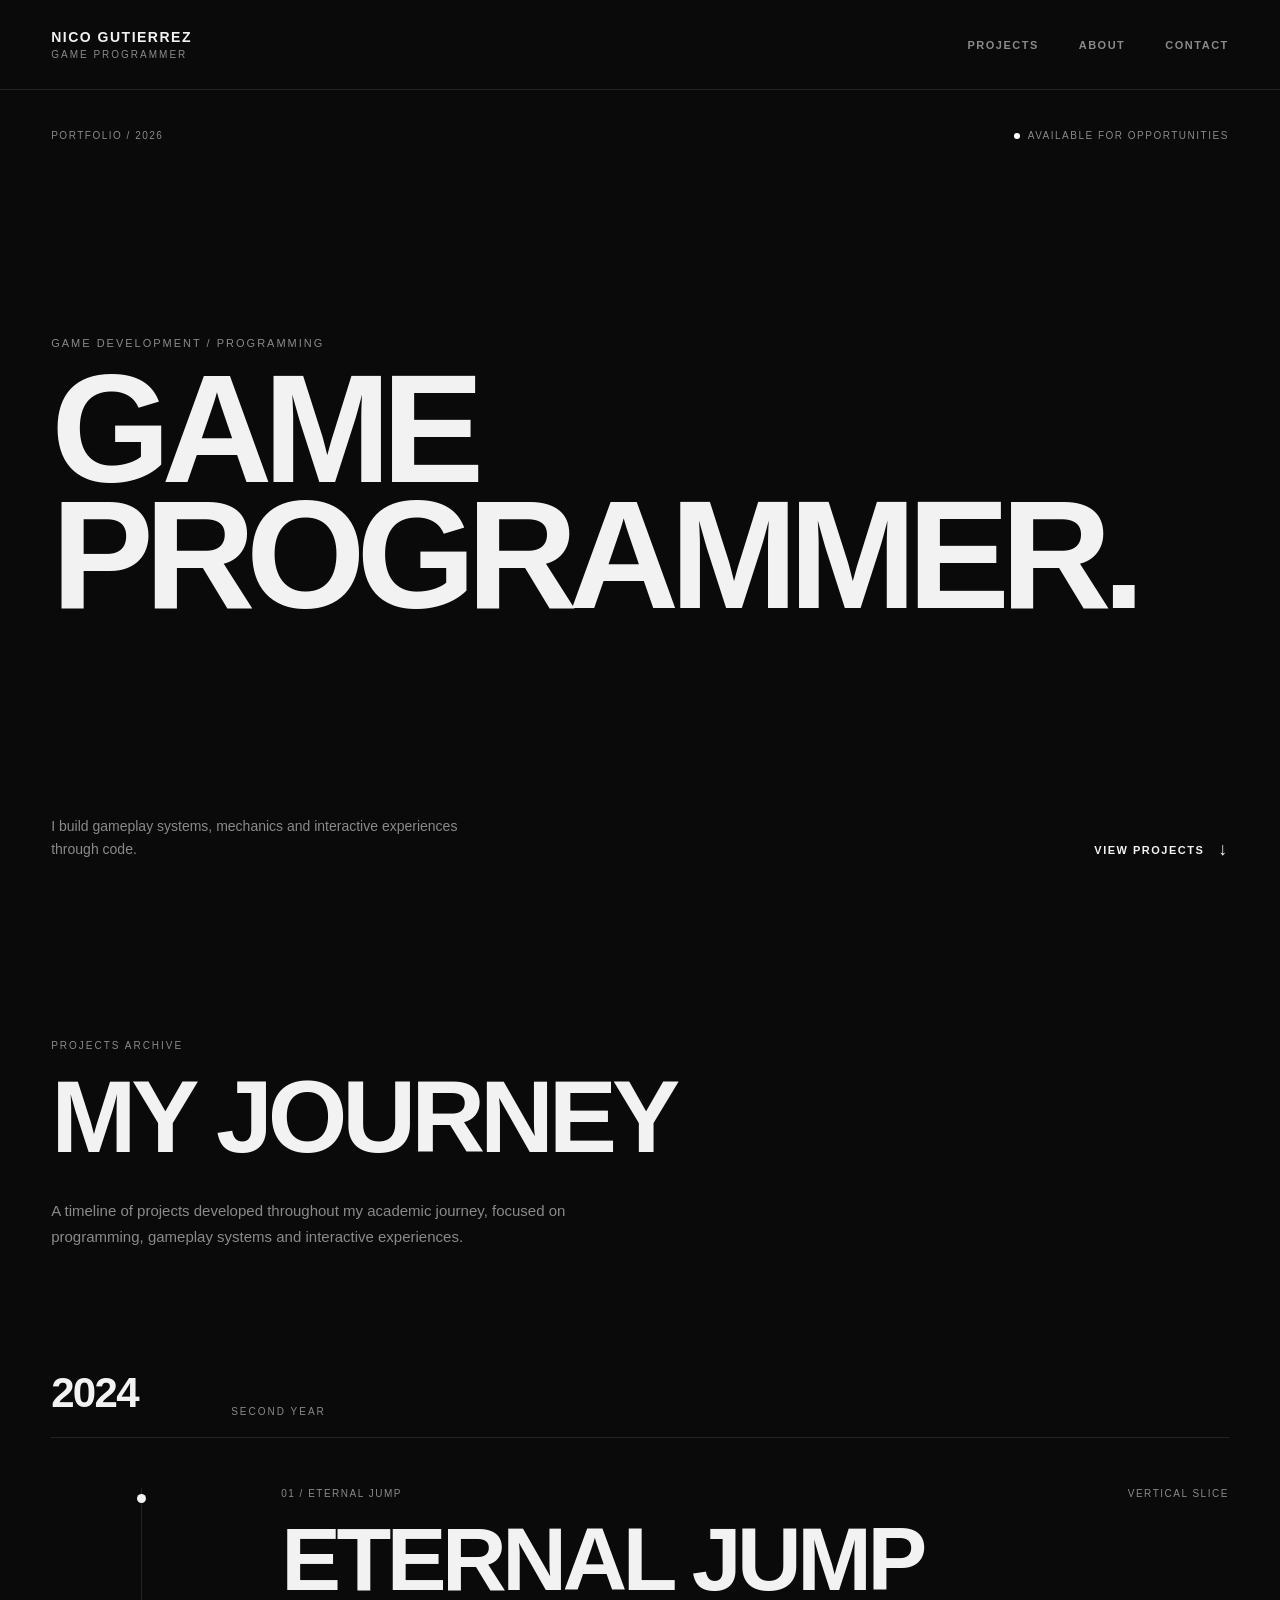
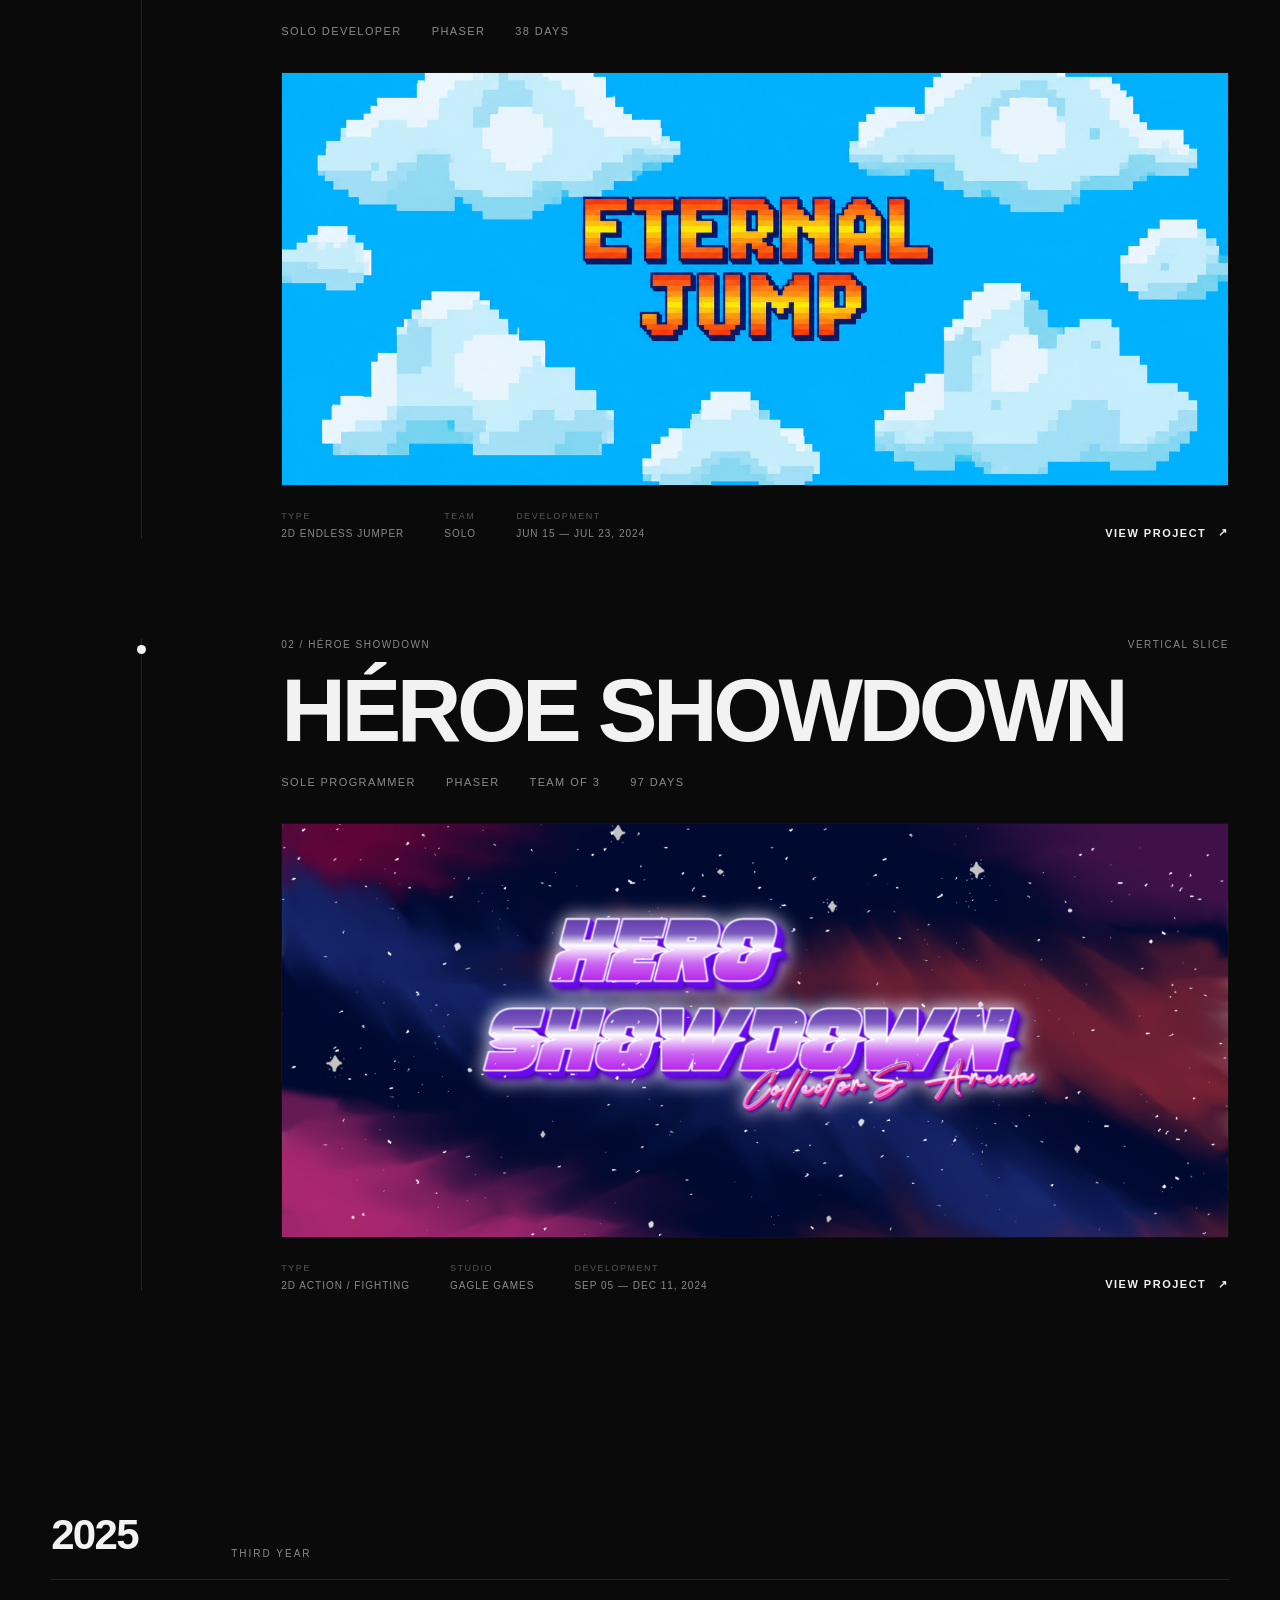
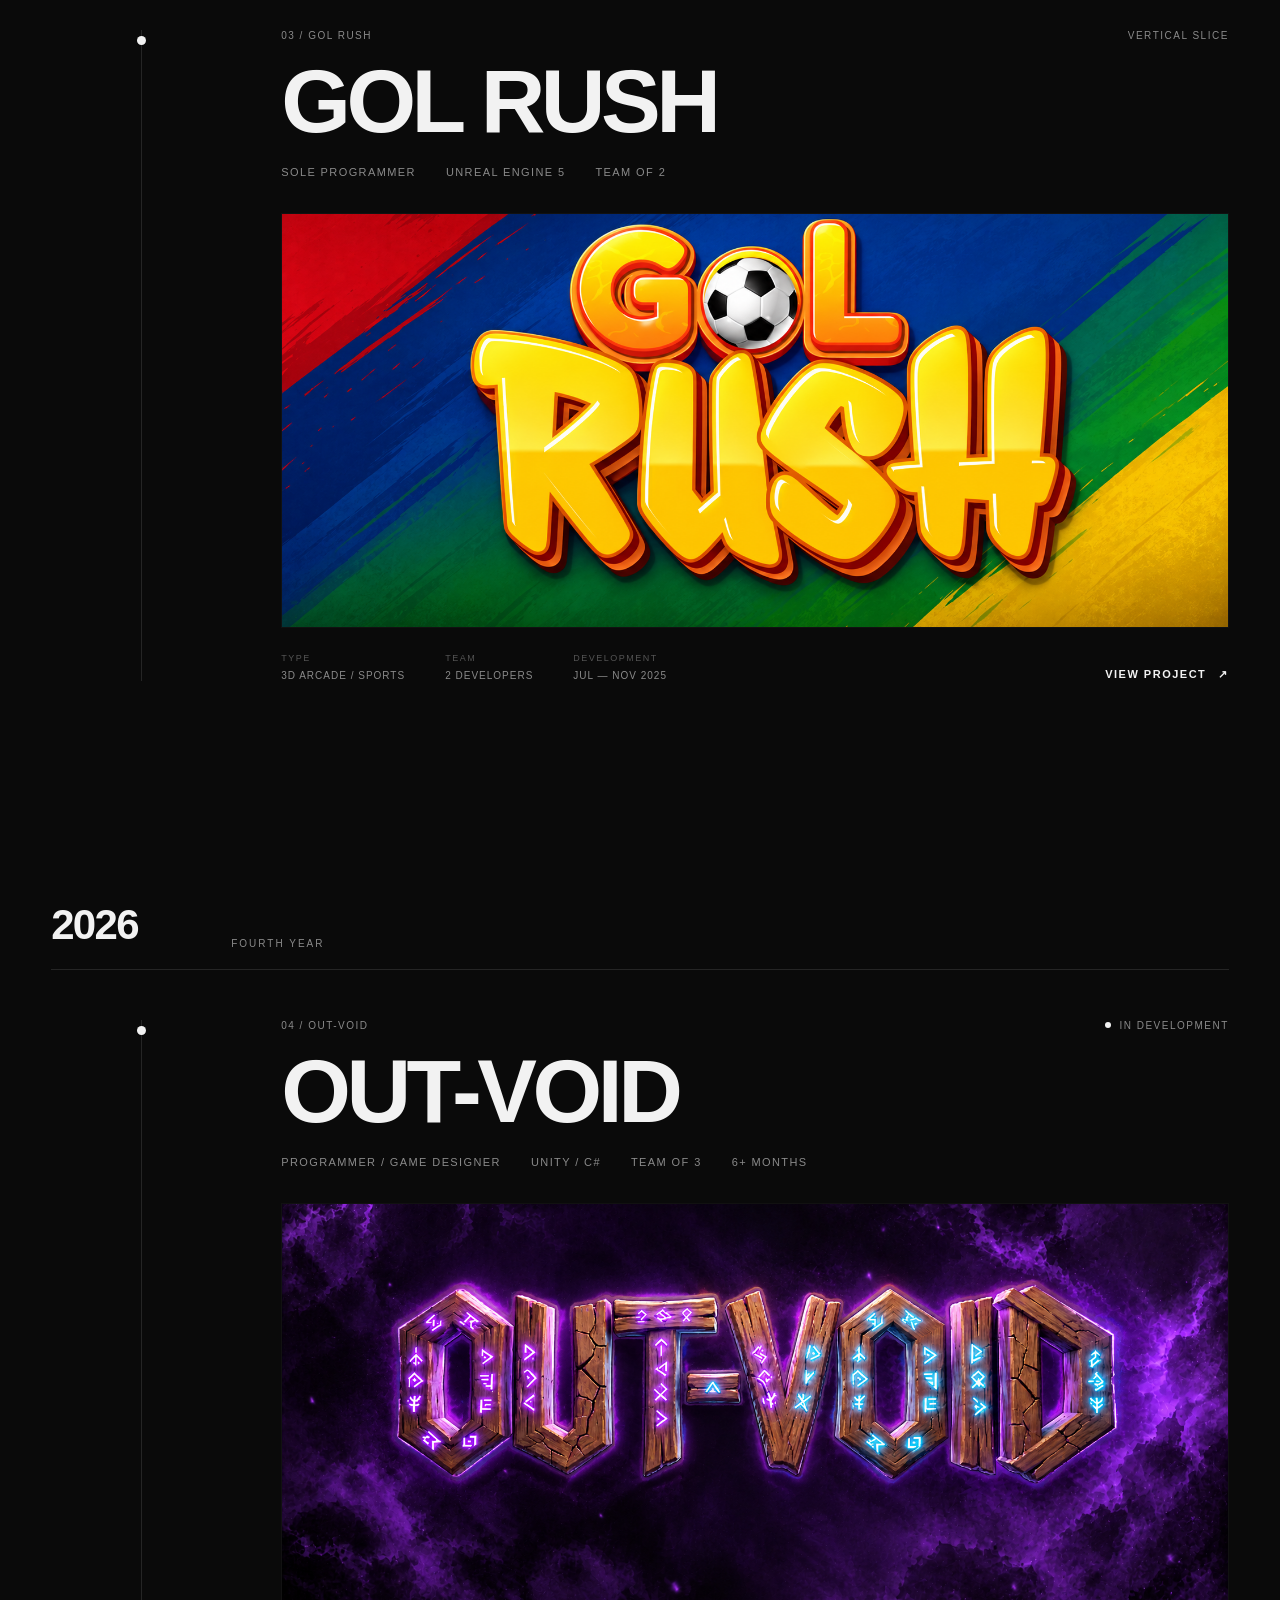
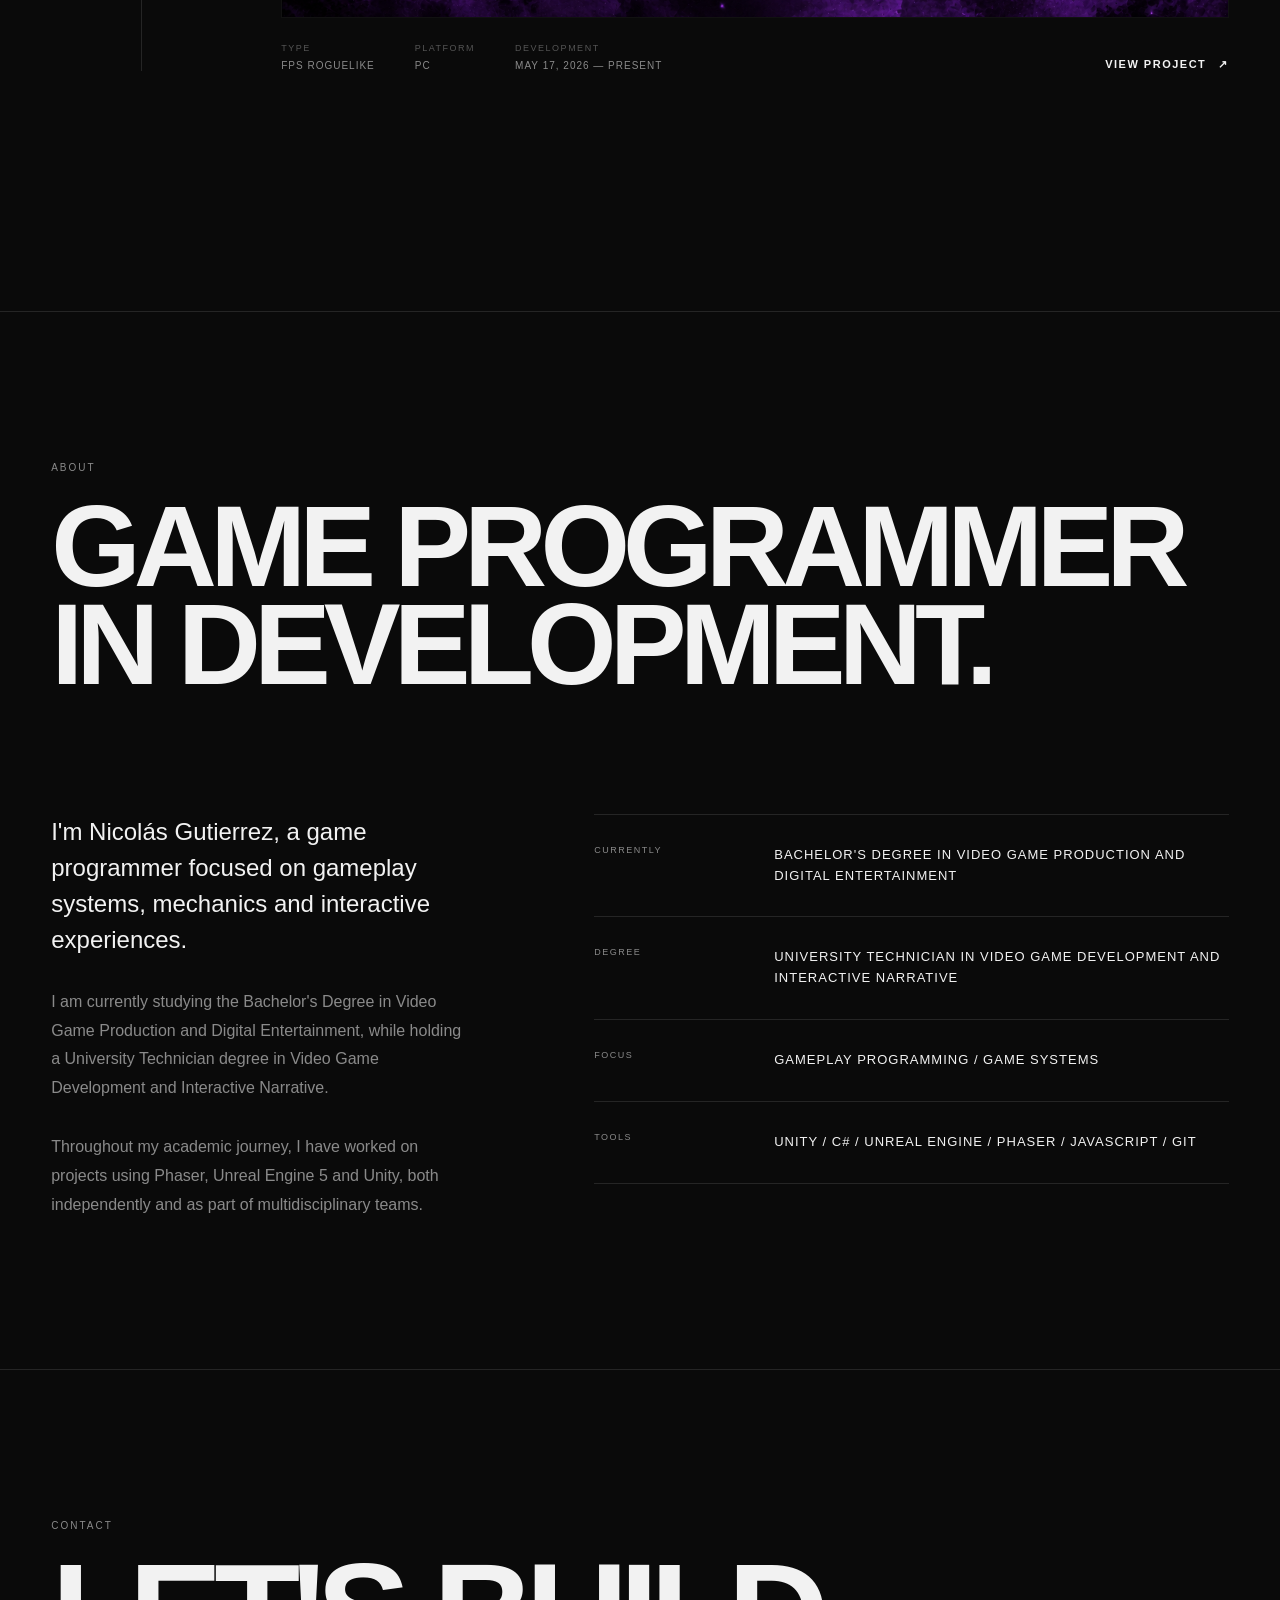
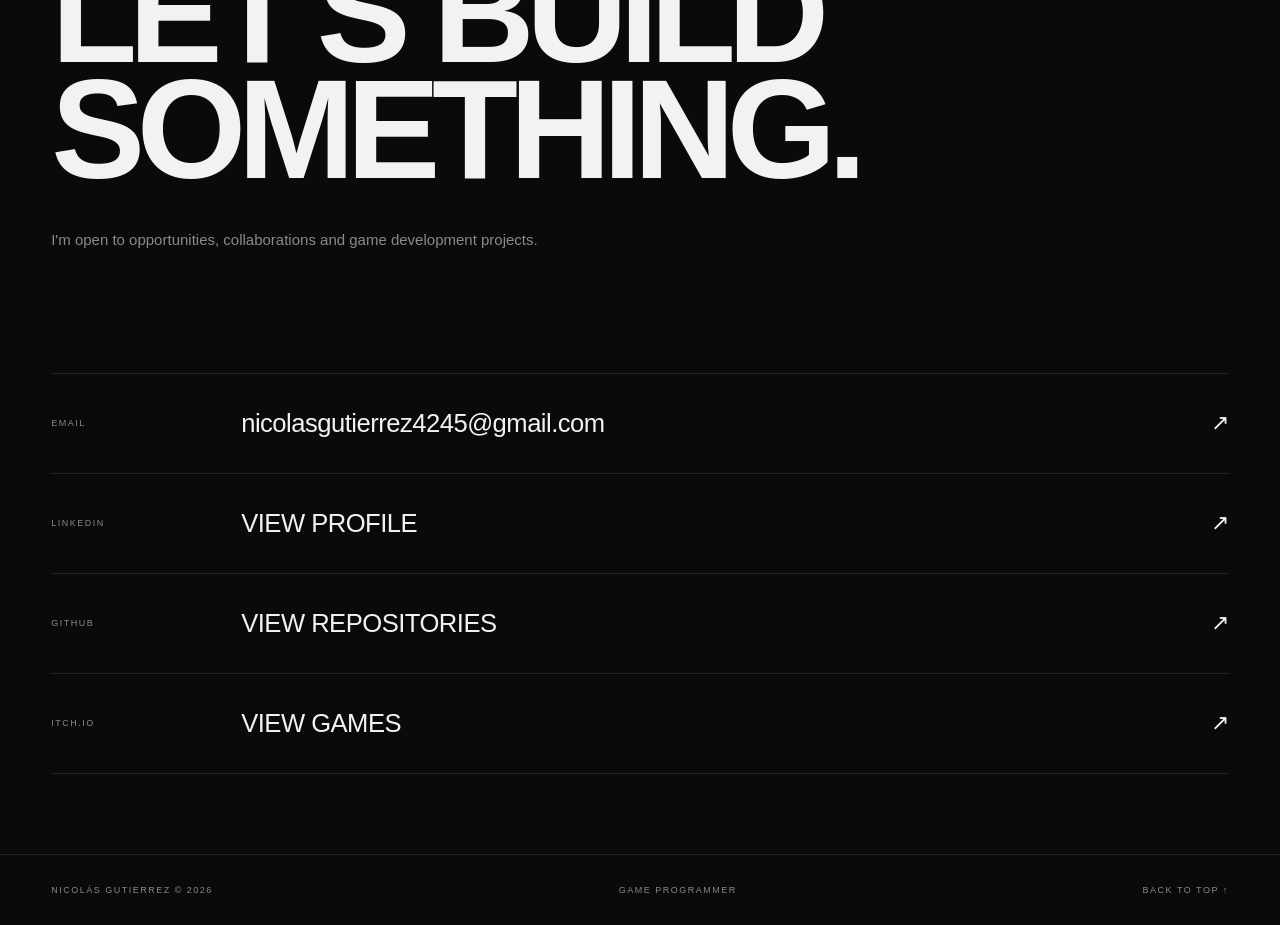
==== commit 2616debb: "Cambios minimos" ====
--- a/index.html
+++ b/index.html
@@ -119,11 +119,13 @@
                         </div>
 
                         <div class="project__preview">
+                            <a href="projects/eternal-jump.html" class="project__link">
                             <img
                                 src="../assets/images/eternal-jump-logo.png"
                                 alt="Eternal Jump"
                                 loading="lazy"
                             >
+                            </a>
                         </div>
 
                         <div class="project__footer">
@@ -185,11 +187,13 @@
                         </div>
 
                         <div class="project__preview">
-                            <img
-                                src="../assets/images/hero-showdown-logo.png"
-                                alt="Hero Showdown"
-                                loading="lazy"
-                            >
+                            <a href="projects/hero-showdown.html" class="project__link">
+                                <img
+                                    src="../assets/images/hero-showdown-logo.png"
+                                    alt="Hero Showdown"
+                                    loading="lazy"
+                                >
+                            </a>
                         </div>
 
                         <div class="project__footer">
@@ -213,7 +217,7 @@
 
                             </div>
 
-                            <a href="projects/heroe-showdown.html" class="project__link">
+                            <a href="projects/hero-showdown.html" class="project__link">
                                 VIEW PROJECT
                                 <span>↗</span>
                             </a>
@@ -257,11 +261,13 @@
                         </div>
 
                         <div class="project__preview">
-                            <img
-                                src="../assets/images/gol-rush-logo.png"
-                                alt="Gol Rush"
-                                loading="lazy"
-                            >
+                            <a href="projects/gol-rush.html" class="project__link">
+                                <img
+                                    src="../assets/images/gol-rush-logo.png"
+                                    alt="Gol Rush"
+                                    loading="lazy"
+                                >
+                            </a>
                         </div>
 
                         <div class="project__footer">
@@ -332,13 +338,13 @@
                         </div>
 
                         <div class="project__preview">
-                            <img
-                                src="../assets/images/out-void-logo.png"
-                                alt="Out-Void"
-                                loading="lazy"
-                            >
-                        </div>
-
+                            <a href="projects/out-void.html" class="project__link">
+                                <img
+                                    src="../assets/images/out-void-logo.png"
+                                    alt="Out-Void"
+                                    loading="lazy"
+                                >
+                            </a>
                         </div>
 
                         <div class="project__footer">
--- a/style.css
+++ b/style.css
@@ -459,10 +459,10 @@
     overflow: hidden;
 
     width: 100%;
-
+    max-width: 1200px;
     aspect-ratio: 16 / 7;
 
-    margin-bottom: 25px;
+    margin: 0 auto 25px;
 
     background-color: #111111;
 }
@@ -498,6 +498,7 @@
     height: 100%;
 
     object-fit: cover;
+    object-position: center -80px;
 
     transition: transform 0.6s ease;
 }
@@ -530,6 +531,13 @@
     transform: translate(4px, -4px);
 }
 
+.project__preview-link {
+    position: absolute;
+    inset: 0;
+    display: block;
+    cursor: pointer;
+}
+
 /* PROJECT FOOTER */
 
 .project__footer {
@@ -537,6 +545,11 @@
 
     justify-content: space-between;
     align-items: flex-end;
+
+    width: 100%;
+    max-width: 1200px;
+
+    margin: 0 auto;
 
     gap: 40px;
 }
@@ -725,15 +738,23 @@
 /* GAMEPLAY */
 
 .project-media {
-    padding: 100px 4vw;
+    padding: 80px 4vw;
+
+    display: flex;
+    justify-content: center;
+    align-items: center;
 }
 
 .project-media img {
     width: 100%;
-
-    max-height: 850px;
-
-    object-fit: cover;
+    max-width: 1200px;
+
+    max-height: 650px;
+
+    object-fit: contain;
+    object-position: center;
+
+    margin: 0 auto;
 }
 
 
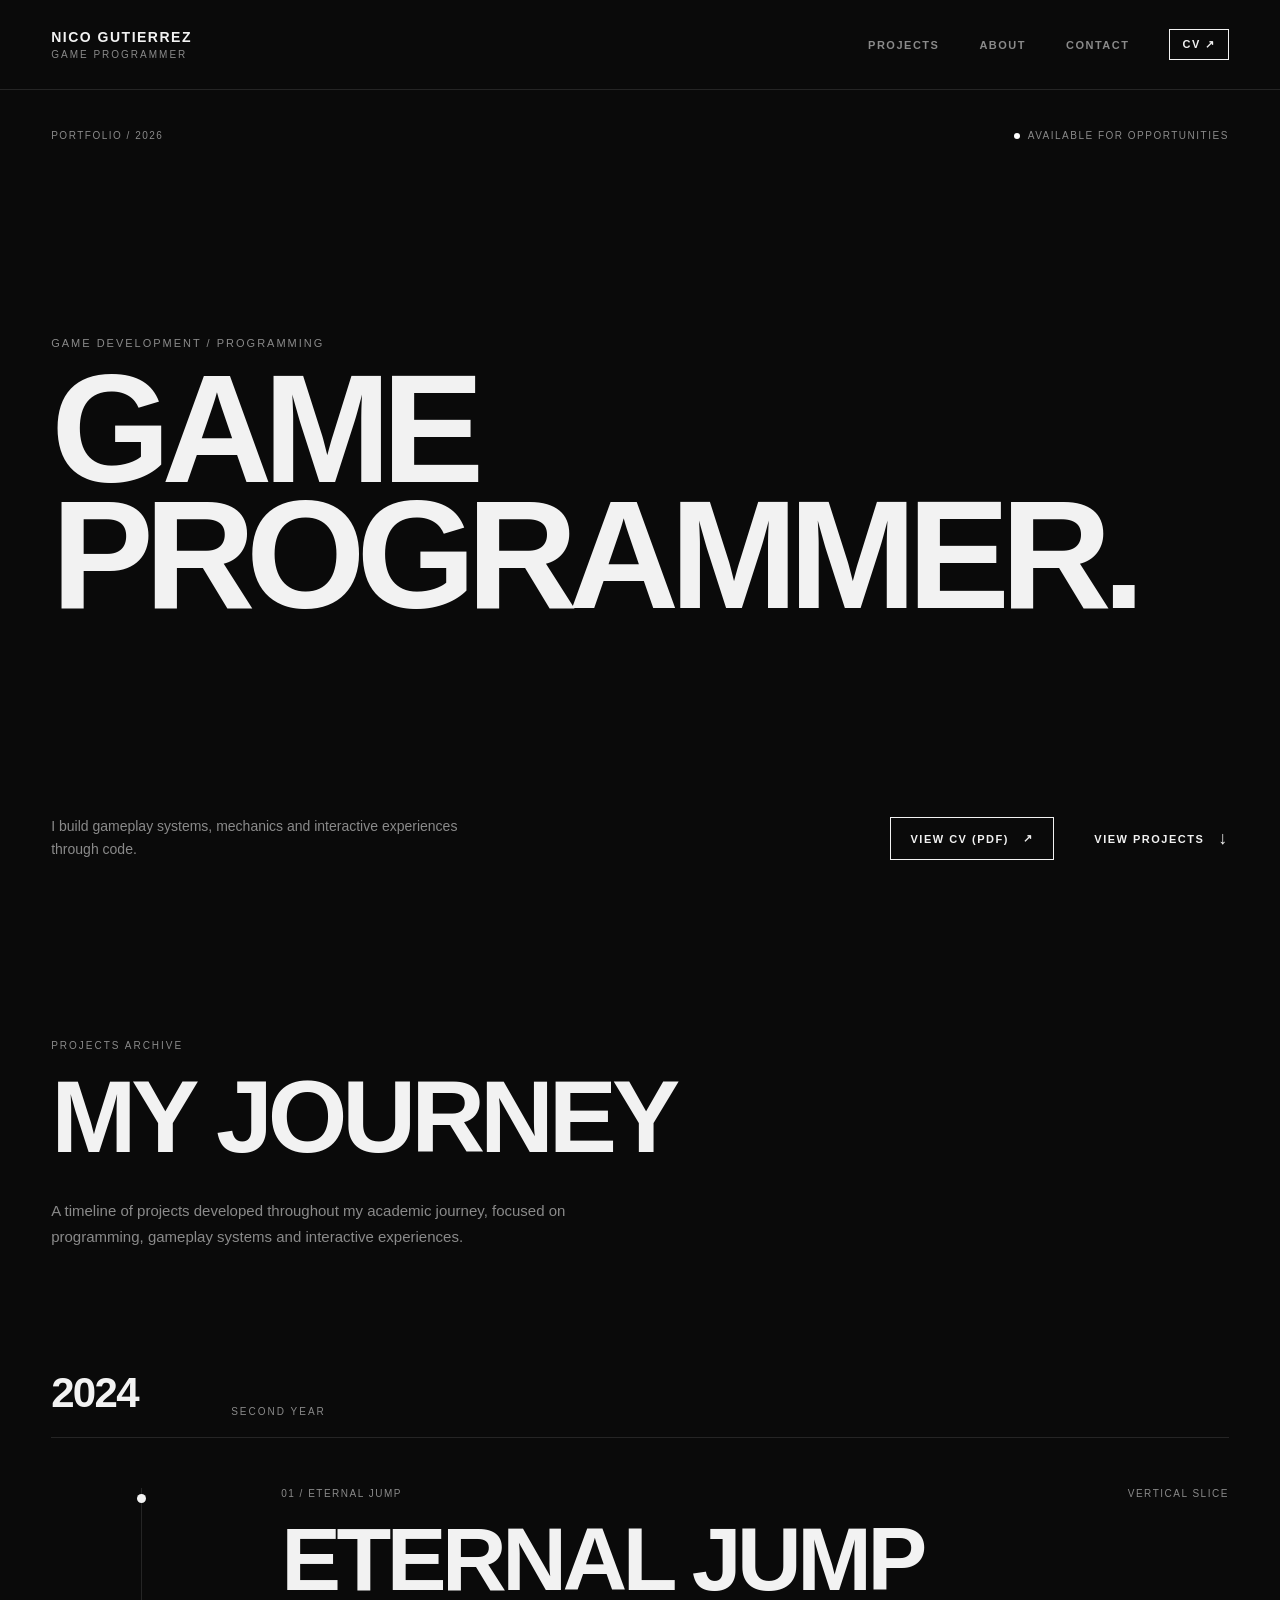
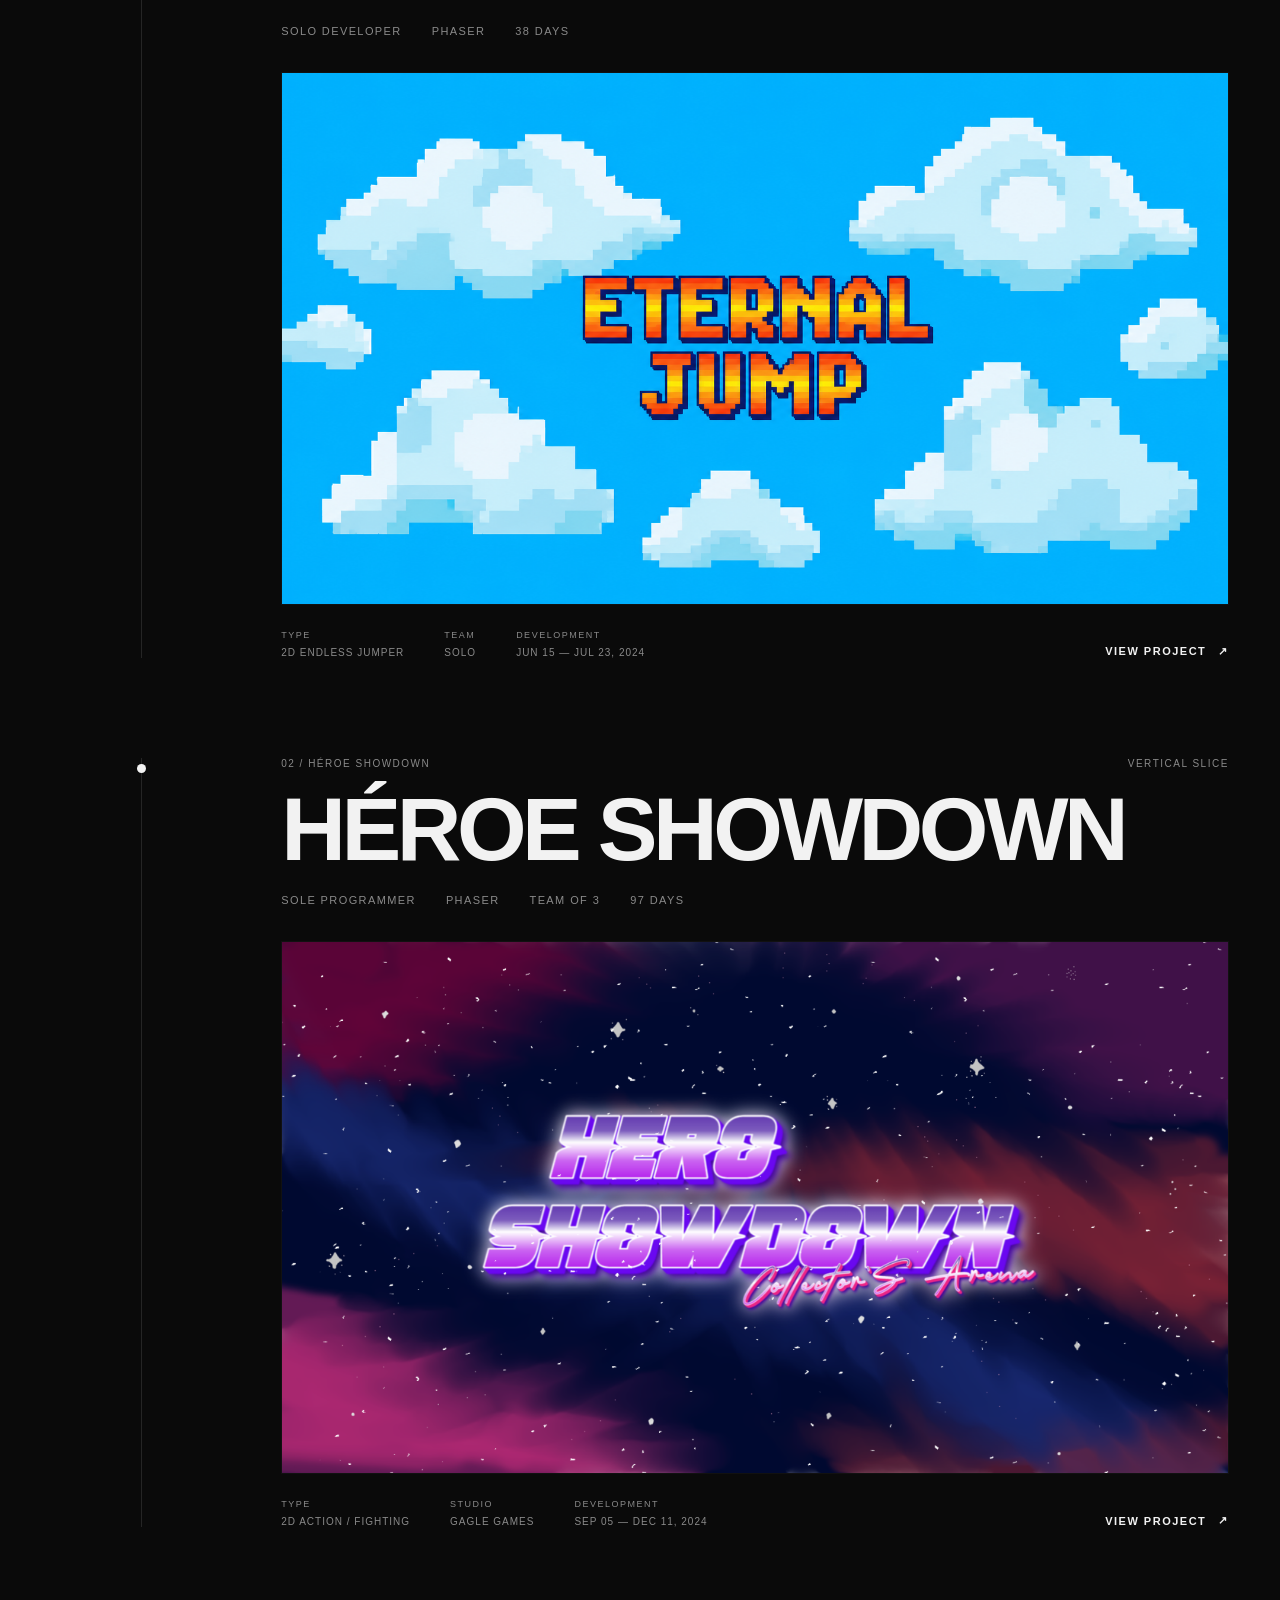
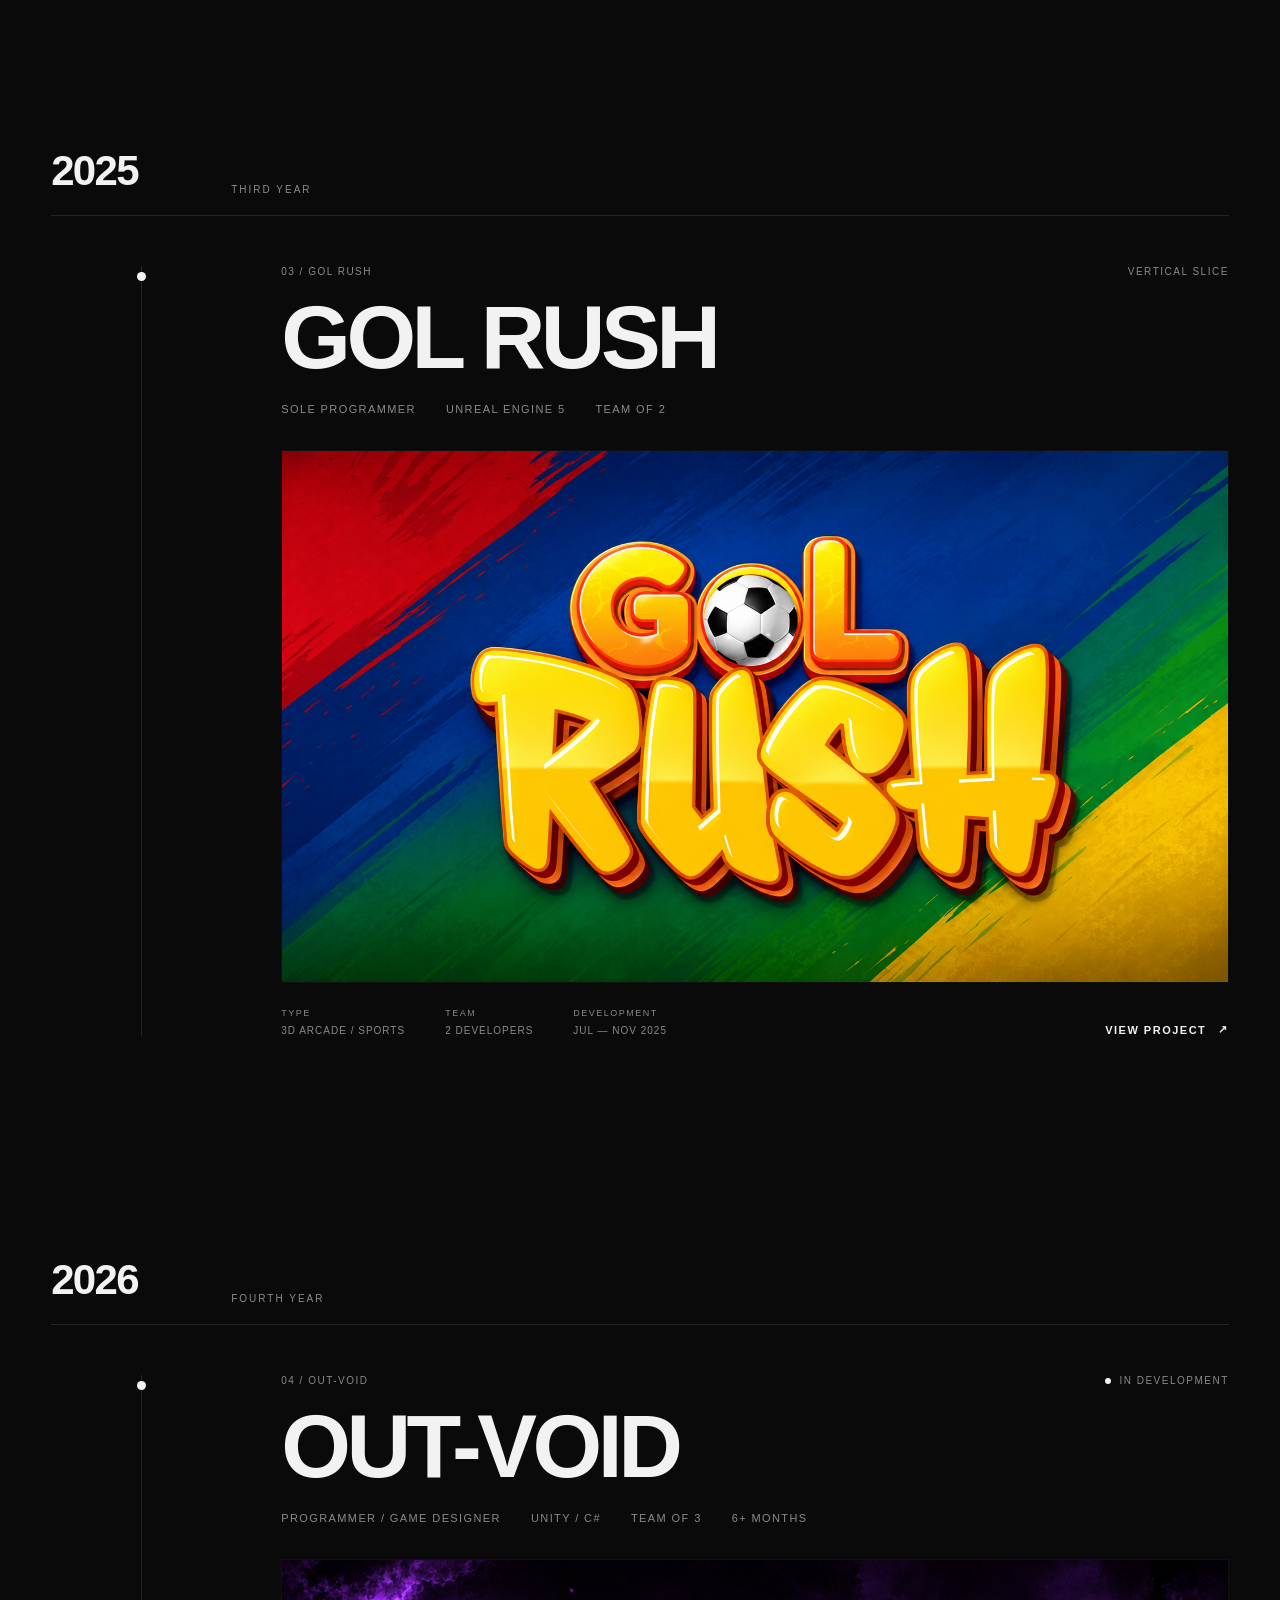
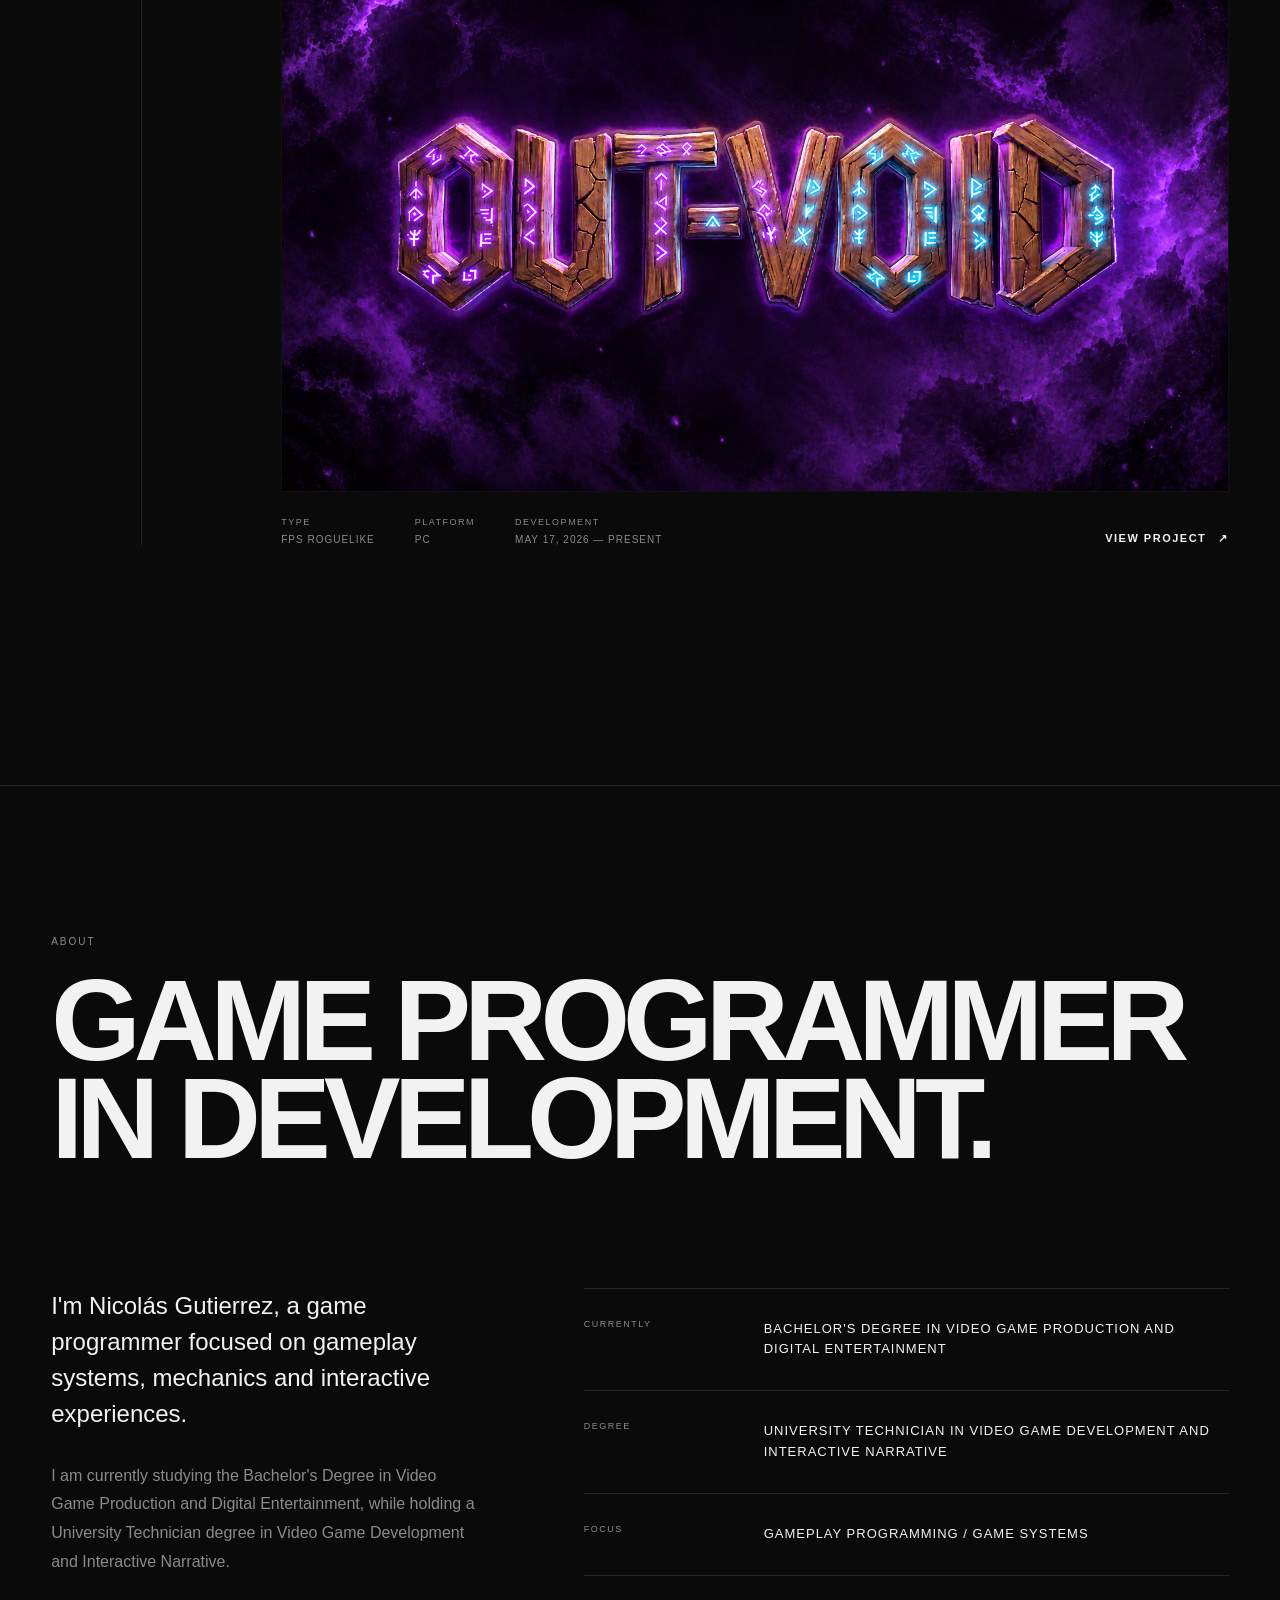
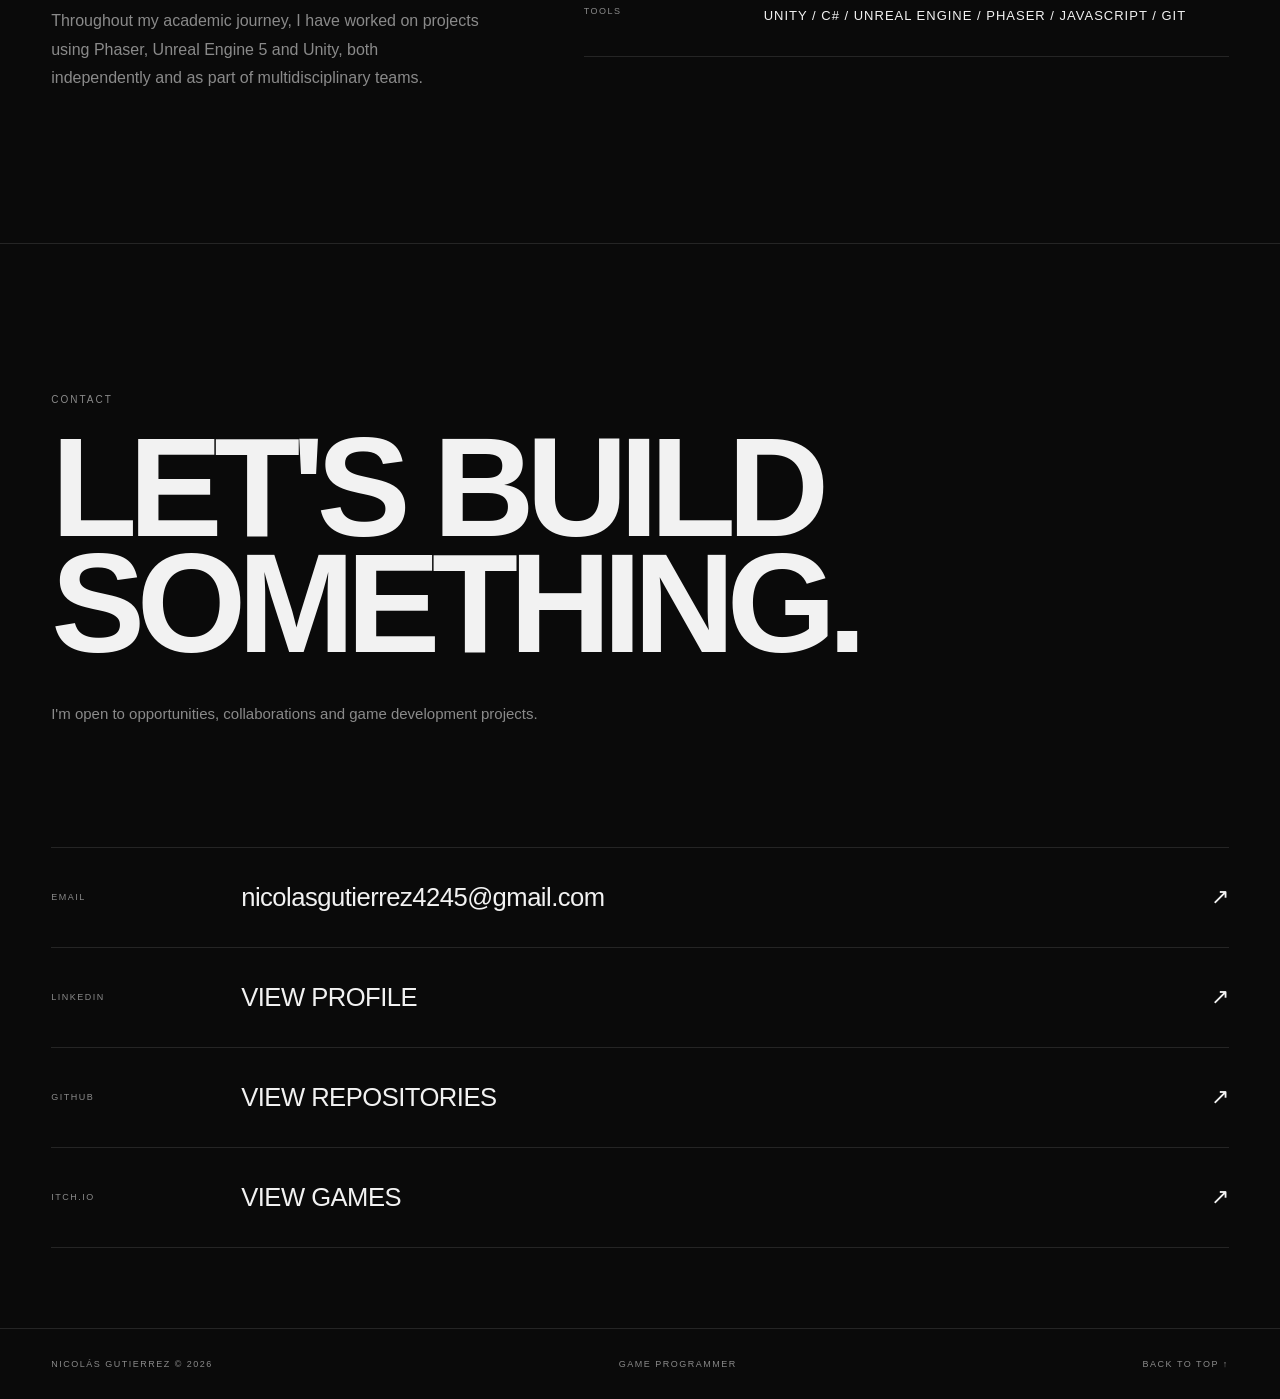
==== commit ec99d79c: "feat: refine portfolio UI, responsive layout and technical case studies" ====
--- a/index.html
+++ b/index.html
@@ -28,6 +28,13 @@
             <a href="#projects">PROJECTS</a>
             <a href="#about">ABOUT</a>
             <a href="#contact">CONTACT</a>
+            <a
+                href="assets/docs/Nicolas_Gutierrez_Game_Developer_CV.pdf"
+                class="header__cv"
+                target="_blank"
+                rel="noopener noreferrer"
+                aria-label="Curriculum vitae (PDF, opens in a new tab)"
+            >CV <span class="header__cv-arrow" aria-hidden="true">↗</span></a>
         </nav>
     
     </header>
@@ -64,10 +71,24 @@
                     through code.
                 </p>
 
-                <a href="#projects" class="hero__scroll">
-                    <span>VIEW PROJECTS</span>
-                    <span class="hero__arrow">↓</span>
-                </a>
+                <div class="hero__actions">
+
+                    <a
+                        href="assets/docs/Nicolas_Gutierrez_Game_Developer_CV.pdf"
+                        class="hero__cv"
+                        target="_blank"
+                        rel="noopener noreferrer"
+                    >
+                        <span>VIEW CV (PDF)</span>
+                        <span aria-hidden="true">↗</span>
+                    </a>
+
+                    <a href="#projects" class="hero__scroll">
+                        <span>VIEW PROJECTS</span>
+                        <span class="hero__arrow">↓</span>
+                    </a>
+
+                </div>
 
             </div>
 
@@ -119,9 +140,9 @@
                         </div>
 
                         <div class="project__preview">
-                            <a href="projects/eternal-jump.html" class="project__link">
+                            <a href="projects/eternal-jump.html" class="project__preview-link" aria-hidden="true" tabindex="-1">
                             <img
-                                src="../assets/images/eternal-jump-logo.png"
+                                src="assets/images/eternal-jump-logo.png"
                                 alt="Eternal Jump"
                                 loading="lazy"
                             >
@@ -187,9 +208,9 @@
                         </div>
 
                         <div class="project__preview">
-                            <a href="projects/hero-showdown.html" class="project__link">
+                            <a href="projects/hero-showdown.html" class="project__preview-link" aria-hidden="true" tabindex="-1">
                                 <img
-                                    src="../assets/images/hero-showdown-logo.png"
+                                    src="assets/images/hero-showdown-logo.png"
                                     alt="Hero Showdown"
                                     loading="lazy"
                                 >
@@ -261,9 +282,9 @@
                         </div>
 
                         <div class="project__preview">
-                            <a href="projects/gol-rush.html" class="project__link">
+                            <a href="projects/gol-rush.html" class="project__preview-link" aria-hidden="true" tabindex="-1">
                                 <img
-                                    src="../assets/images/gol-rush-logo.png"
+                                    src="assets/images/gol-rush-logo.png"
                                     alt="Gol Rush"
                                     loading="lazy"
                                 >
@@ -338,9 +359,9 @@
                         </div>
 
                         <div class="project__preview">
-                            <a href="projects/out-void.html" class="project__link">
+                            <a href="projects/out-void.html" class="project__preview-link" aria-hidden="true" tabindex="-1">
                                 <img
-                                    src="../assets/images/out-void-logo.png"
+                                    src="assets/images/out-void-logo.png"
                                     alt="Out-Void"
                                     loading="lazy"
                                 >
@@ -481,7 +502,7 @@
             <div class="contact__links">
 
                 <a
-                    href="mailto:TU_EMAIL"
+                    href="mailto:nicolasgutierrez4245@gmail.com"
                     class="contact__link"
                 >
                     <span>EMAIL</span>
--- a/style.css
+++ b/style.css
@@ -140,6 +140,30 @@
     width: 100%;
 }
 
+.header__nav .header__cv {
+    padding: 8px 12px;
+
+    white-space: nowrap;
+
+    border: 1px solid var(--color-text);
+
+    color: var(--color-text);
+
+    transition:
+        color 0.25s ease,
+        background-color 0.25s ease;
+}
+
+.header__nav .header__cv::after {
+    display: none;
+}
+
+.header__nav .header__cv:hover {
+    color: var(--color-bg);
+
+    background-color: var(--color-text);
+}
+
 /* HERO */
 
 .hero {
@@ -259,6 +283,40 @@
     transform: translateY(5px);
 }
 
+.hero__actions {
+    display: flex;
+    flex-wrap: wrap;
+    align-items: center;
+
+    gap: 20px 40px;
+}
+
+.hero__cv {
+    display: inline-flex;
+    align-items: center;
+
+    gap: 14px;
+
+    padding: 14px 20px;
+
+    border: 1px solid var(--color-text);
+
+    font-size: 11px;
+    font-weight: 600;
+
+    letter-spacing: 1.5px;
+
+    transition:
+        color 0.25s ease,
+        background-color 0.25s ease;
+}
+
+.hero__cv:hover {
+    color: var(--color-bg);
+
+    background-color: var(--color-text);
+}
+
 /* PROJECTS */
 
 .projects {
@@ -407,11 +465,16 @@
 /* CONTENT */
 
 .project__content {
+    min-width: 0;
+
     padding-left: 50px;
 }
 
 .project__meta {
     display: flex;
+    flex-wrap: wrap;
+
+    gap: 8px 20px;
 
     justify-content: space-between;
 
@@ -438,6 +501,7 @@
 
 .project__info {
     display: flex;
+    flex-wrap: wrap;
 
     gap: 30px;
 
@@ -460,7 +524,7 @@
 
     width: 100%;
     max-width: 1200px;
-    aspect-ratio: 16 / 7;
+    aspect-ratio: 16 / 9;
 
     margin: 0 auto 25px;
 
@@ -498,7 +562,7 @@
     height: 100%;
 
     object-fit: cover;
-    object-position: center -80px;
+    object-position: center;
 
     transition: transform 0.6s ease;
 }
@@ -542,6 +606,7 @@
 
 .project__footer {
     display: flex;
+    flex-wrap: wrap;
 
     justify-content: space-between;
     align-items: flex-end;
@@ -556,8 +621,9 @@
 
 .project__details {
     display: flex;
-
-    gap: 40px;
+    flex-wrap: wrap;
+
+    gap: 20px 40px;
 }
 
 .project__details span {
@@ -580,7 +646,7 @@
 
     letter-spacing: 1.5px;
 
-    color: #555555;
+    color: var(--color-muted);
 }
 
 
@@ -723,7 +789,7 @@
 
     letter-spacing: 1.5px;
 
-    color: #555555;
+    color: var(--color-muted);
 }
 
 .project-hero__info strong {
@@ -893,6 +959,102 @@
 }
 
 
+/* TECHNICAL CHALLENGES */
+
+.project-challenges {
+    display: grid;
+
+    gap: 1px;
+
+    margin-top: 70px;
+
+    background-color: var(--color-line);
+}
+
+.project-challenge {
+    min-width: 0;
+
+    padding: 40px 30px;
+
+    background-color: var(--color-bg);
+}
+
+.project-challenge__index {
+    display: block;
+
+    margin-bottom: 20px;
+
+    font-size: 10px;
+
+    letter-spacing: 1.5px;
+
+    color: var(--color-muted);
+}
+
+.project-challenge__title {
+    max-width: 700px;
+
+    margin-bottom: 35px;
+
+    font-size: clamp(22px, 2.6vw, 32px);
+
+    line-height: 1.1;
+
+    letter-spacing: -0.03em;
+
+    text-transform: uppercase;
+}
+
+.project-challenge__steps {
+    display: grid;
+
+    grid-template-columns: 110px minmax(0, 1fr);
+
+    gap: 18px 30px;
+}
+
+.project-challenge__steps dt {
+    padding-top: 4px;
+
+    font-size: 10px;
+
+    letter-spacing: 1.5px;
+}
+
+.project-challenge__steps dd {
+    max-width: 640px;
+
+    font-size: 14px;
+
+    line-height: 1.7;
+
+    color: var(--color-muted);
+}
+
+.project-challenge__steps code {
+    font-size: 0.95em;
+
+    color: var(--color-text);
+}
+
+.project-challenge__code {
+    overflow-x: auto;
+
+    scrollbar-width: thin;
+    scrollbar-color: var(--color-muted) transparent;
+
+    margin-top: 35px;
+    padding: 20px;
+
+    border: 1px solid var(--color-line);
+
+    font-family: Consolas, Menlo, monospace;
+    font-size: 12px;
+
+    line-height: 1.6;
+}
+
+
 /* PLAY */
 
 .project-play {
@@ -940,6 +1102,13 @@
     font-size: 10px;
 
     letter-spacing: 1.5px;
+}
+
+.project-play__actions {
+    display: flex;
+    flex-wrap: wrap;
+
+    gap: 15px;
 }
 
 .project-play__button--disabled {
@@ -1301,9 +1470,9 @@
 .about__content {
     display: grid;
 
-    grid-template-columns: minmax(300px, 0.8fr) minmax(500px, 1.2fr);
-
-    gap: 120px;
+    grid-template-columns: minmax(0, 0.8fr) minmax(0, 1.2fr);
+
+    gap: clamp(60px, 8vw, 120px);
 }
 
 
@@ -1536,7 +1705,7 @@
     }
 
     .hero__title {
-        font-size: clamp(58px, 18vw, 100px);
+        font-size: clamp(36px, 11.5vw, 100px);
 
         line-height: 0.88;
     }
@@ -1581,7 +1750,7 @@
     }
 
     .project__title {
-        font-size: clamp(42px, 14vw, 80px);
+        font-size: clamp(32px, 11vw, 80px);
     }
 
     .project__info {
@@ -1590,10 +1759,6 @@
         gap: 8px;
     }
 
-    .project__preview {
-        aspect-ratio: 16 / 9;
-    }
-
     /* PROJECT PAGE */
 
     .project-page {
@@ -1611,7 +1776,7 @@
     }
 
     .project-hero__heading h1 {
-        font-size: clamp(60px, 18vw, 110px);
+        font-size: clamp(40px, 14vw, 110px);
     }
 
     .project-hero__info {
@@ -1625,7 +1790,7 @@
     }
 
     .project-section {
-        grid-template-columns: 1fr;
+        grid-template-columns: minmax(0, 1fr);
 
         gap: 50px;
 
@@ -1640,7 +1805,23 @@
         grid-template-columns: 1fr;
     }
 
+    .project-challenge {
+        padding: 30px 20px;
+    }
+
+    .project-challenge__steps {
+        grid-template-columns: minmax(0, 1fr);
+
+        gap: 8px;
+    }
+
+    .project-challenge__steps dd {
+        margin-bottom: 14px;
+    }
+
     .project-play {
+        min-height: auto;
+
         padding: 100px 20px;
     }
 
@@ -1720,7 +1901,7 @@
     }
 
     .contact__link {
-        grid-template-columns: 1fr auto;
+        grid-template-columns: minmax(0, 1fr) auto;
 
         gap: 10px 20px;
 
@@ -1733,6 +1914,8 @@
 
     .contact__link strong {
         font-size: 18px;
+
+        overflow-wrap: anywhere;
     }
     
     .footer {
@@ -1741,6 +1924,46 @@
     align-items: flex-start;
 
     padding: 30px 20px;
+    }
+
+    /* Big display headings: scale with the viewport so long
+       single words ("PROGRAMMER.", "SHOWDOWN.") never overflow */
+
+    .about__header h2,
+    .contact__top h2,
+    .project-play h2,
+    .project-section__content h2,
+    .project-coming-soon h2 {
+        font-size: clamp(34px, 11vw, 80px);
+    }
+}
+
+@media (max-width: 420px) {
+
+    .header {
+        padding: 0 12px;
+    }
+
+    .header__name {
+        max-width: min-content;
+
+        font-size: 12px;
+    }
+
+    .header__nav {
+        gap: 8px;
+    }
+
+    .header__cv-arrow {
+        display: none;
+    }
+
+    .header__nav a {
+        letter-spacing: 0.5px;
+    }
+
+    .header__nav .header__cv {
+        padding: 6px 8px;
     }
 }
 /* =========================================================
